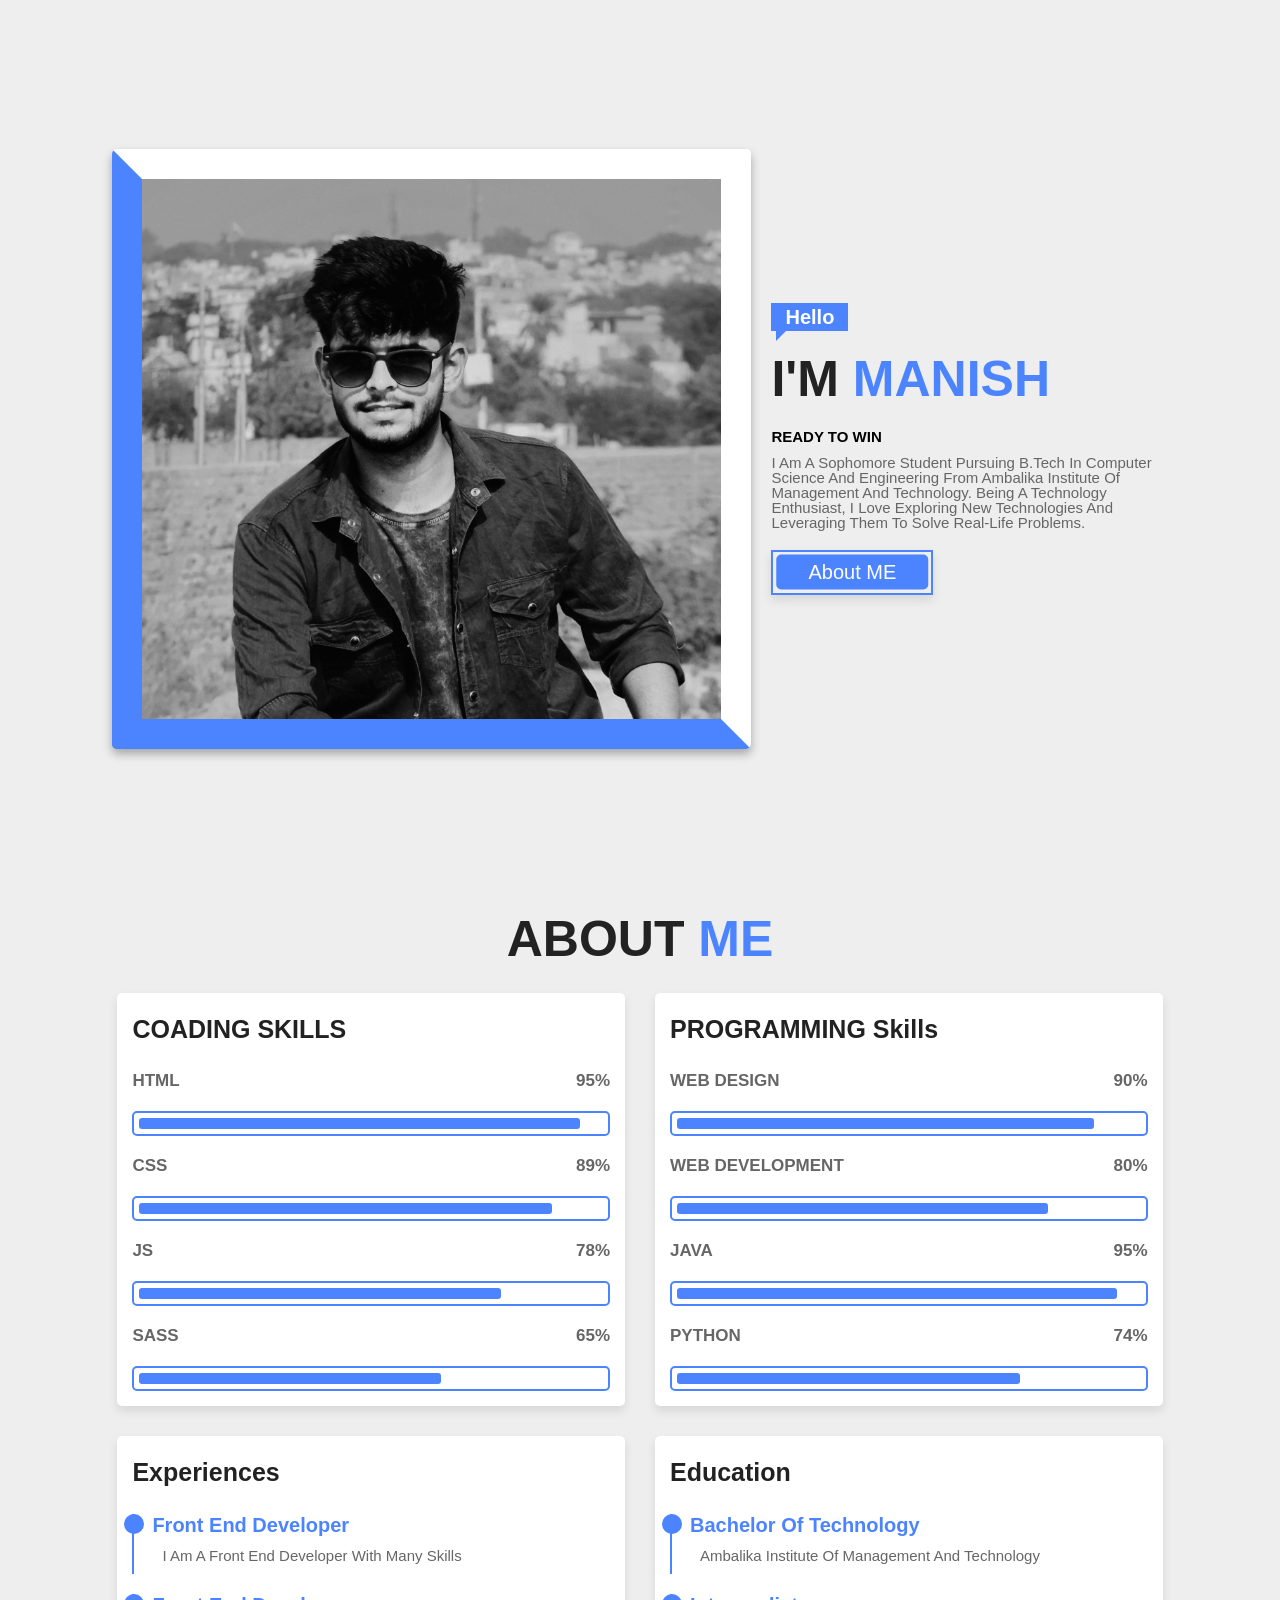
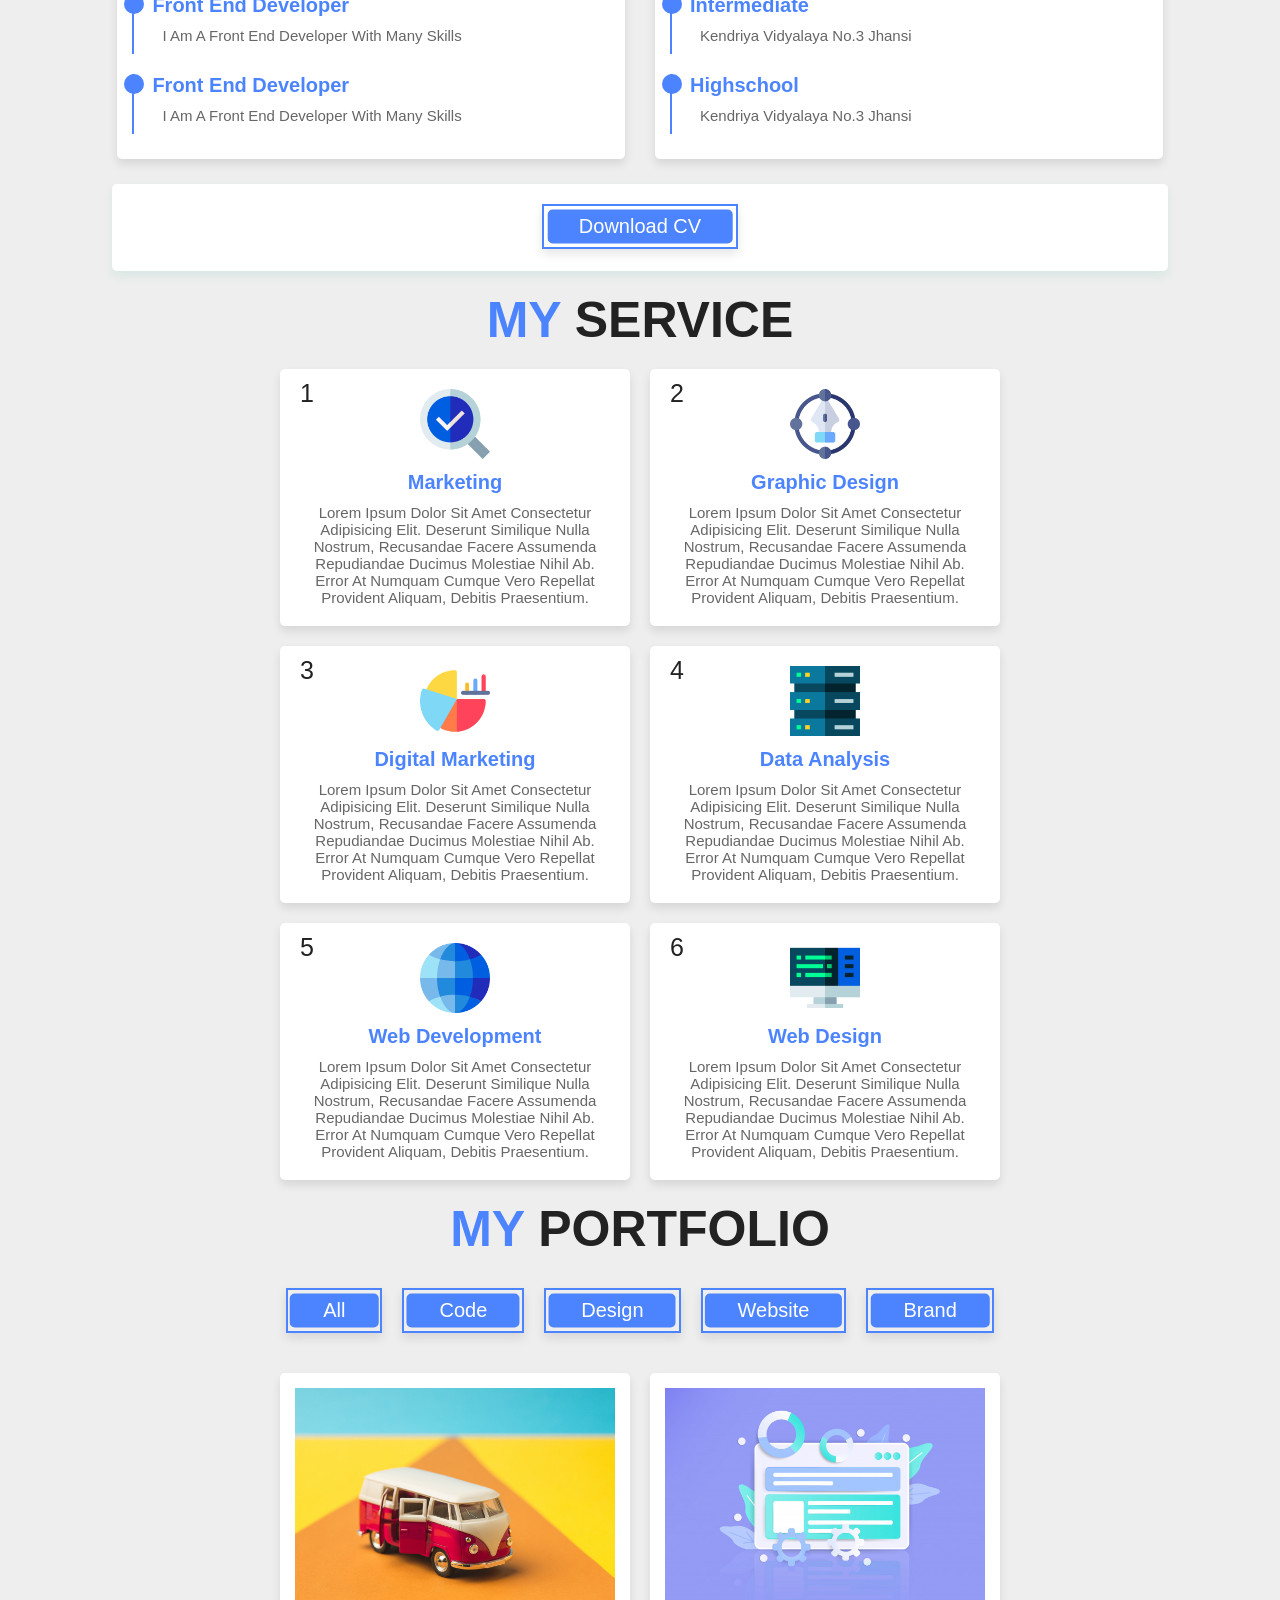
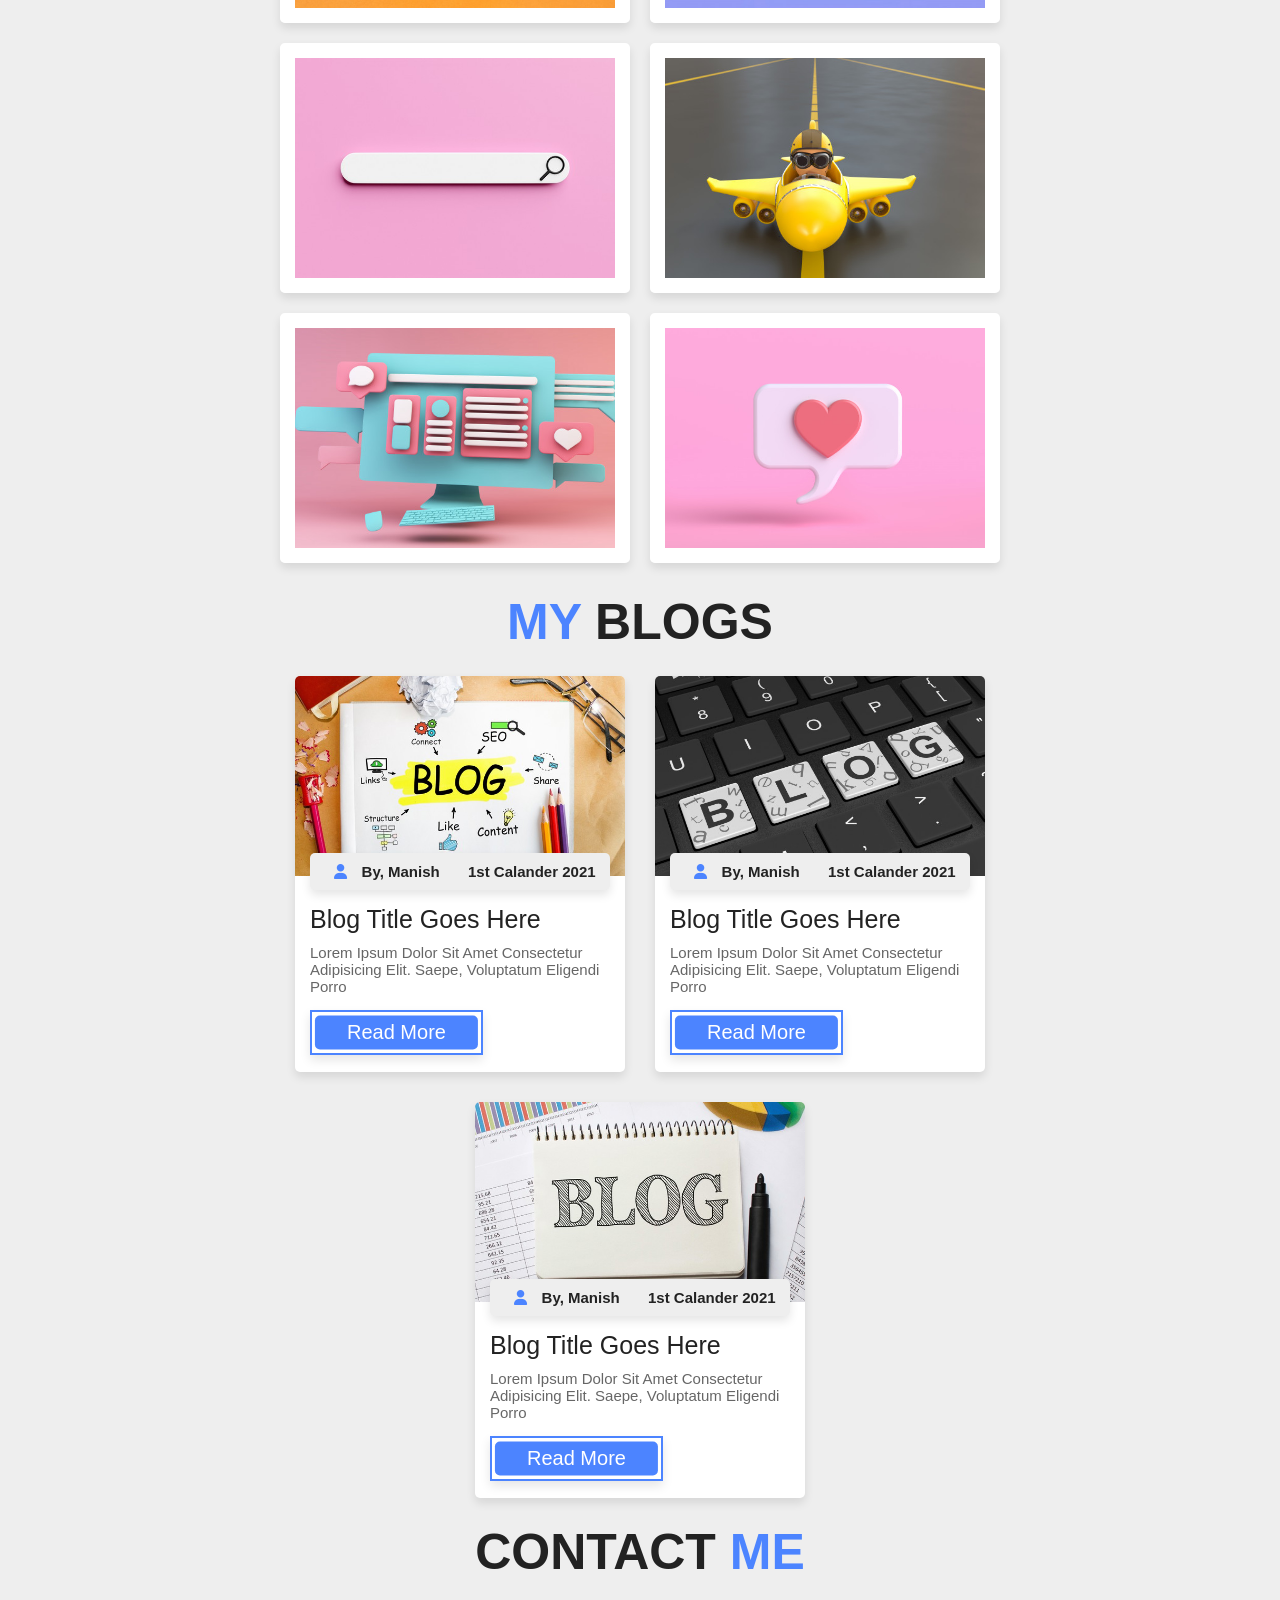
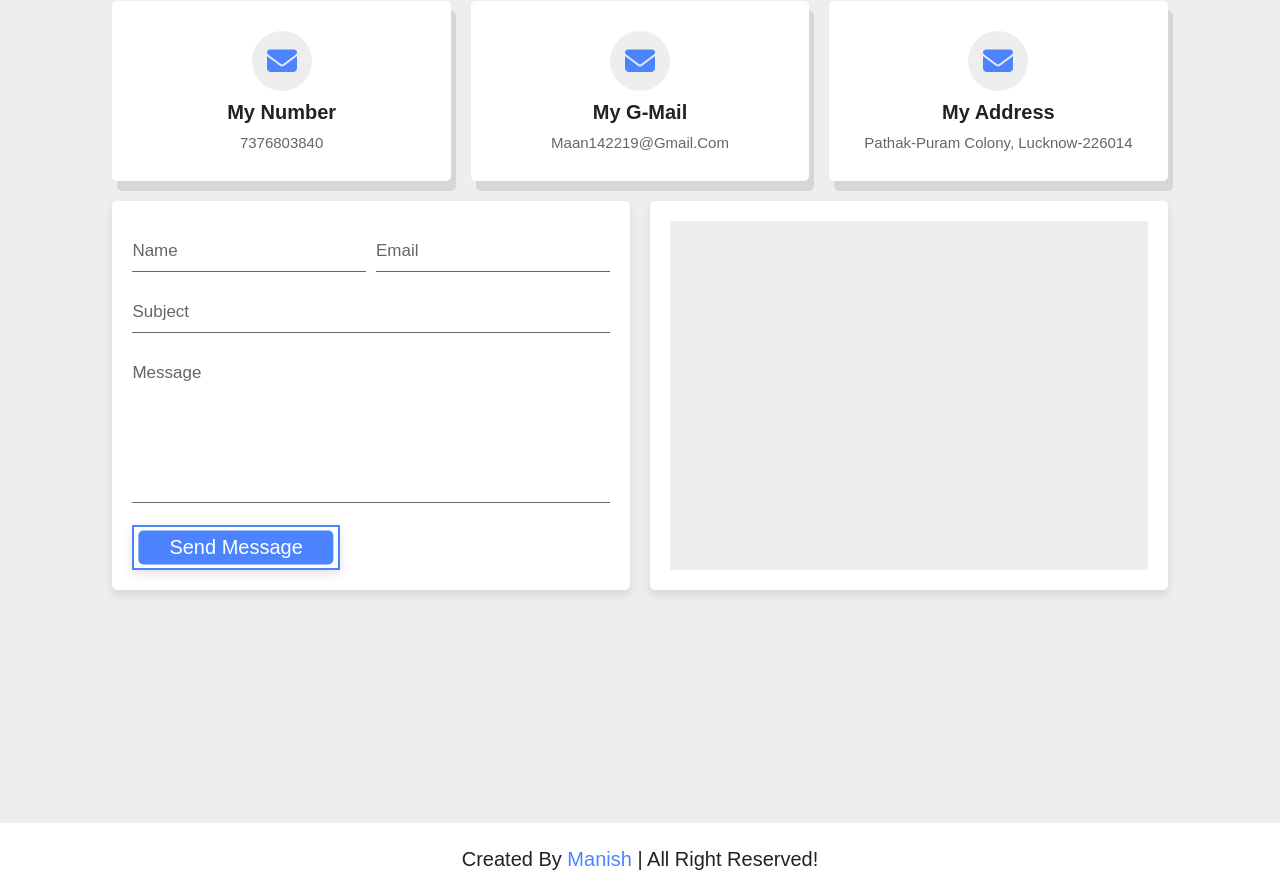
==== index.html @ 07219b79 "Update index.html" ====
<!DOCTYPE html>
<html lang="en">

<head>
    <meta charset="UTF-8">
    <meta http-equiv="X-UA-Compatible" content="IE=edge">
    <meta name="viewport" content="width=device-width, initial-scale=1.0">
    <title>our first website</title>
    <!--icon--->
    <link rel="stylesheet icon" href="dp.png" type="image/x-icon">
    <!----CSS FILE ---->
    <link rel="stylesheet" href="style.css">
    <!--icon style link-->
    <link rel="stylesheet" href="https://cdnjs.cloudflare.com/ajax/libs/font-awesome/6.2.0/css/all.min.css">
</head>

<body>

    <!----=============== HEADING SECTION ==============---->



    <!--================= HOME SECTION ==================-->
    <section class="home" id="home">
        <div class="image">
            <img src="1.jpeg" alt="">
        </div>
        <div class="content">
            <span class="hello">hello</span>
            <h3>I'M <span>MANISH </span></h3>
            <h2>READY TO WIN</h2>

            <p>I am a Sophomore Student Pursuing B.Tech in
Computer Science and Engineering from
Ambalika Institute Of Management And
Technology. Being a technology enthusiast, I
love exploring new technologies and
leveraging them to solve real-life problems.</p>
            <a href="" class="btn">About ME</a>

        </div>
    </section>

    <!--============= ABOUT SECTION =================-->

    <section class="about" id="about">

        <h1 class="heading">About <span>me</span></h1>

        <div class="row">

            <div class="box">
                <h3 class="title">COADING SKILLS</h3>
                <div class="progress">
                    <h3>HTML <span>95%</span></h3>
                    <div class="bar"><span></span></div>
                </div>

                <div class="progress">
                    <h3>CSS <span>89%</span></h3>
                    <div class="bar"><span></span></div>
                </div>

                <div class="progress">
                    <h3>JS <span>78%</span></h3>
                    <div class="bar"><span></span></div>
                </div>

                <div class="progress">
                    <h3>SASS <span>65%</span></h3>
                    <div class="bar"><span></span></div>
                </div>
            </div>

            <div class="box">
                <h3 class="title">PROGRAMMING Skills</h3>

                <div class="progress">
                    <h3>WEB DESIGN <span>90%</span></h3>
                    <div class="bar"><span></span></div>
                </div>

                <div class="progress">
                    <h3>WEB DEVELOPMENT<span>80%</span></h3>
                    <div class="bar"><span></span></div>
                </div>

                <div class="progress">
                    <h3>JAVA <span>95%</span></h3>
                    <div class="bar"><span></span></div>
                </div>

                <div class="progress">
                    <h3>PYTHON <span>74%</span></h3>
                    <div class="bar"><span></span></div>
                </div>

            </div>

            <!--============== About 2 =================-->

            <div class="box">
                <h3 class="title">Experiences</h3>
                <div class="exp-box">
                    <h3>Front end Developer</h3>
                    <p>I am a Front end developer with many skills</p>
                </div>
                <div class="exp-box">
                    <h3>Front end Developer</h3>
                    <p>I am a Front end developer with many skills</p>
                </div>
                <div class="exp-box">
                    <h3>Front end Developer</h3>
                    <p>I am a Front end developer with many skills</p>
                </div>
            </div>


            <div class="box">
                <h3 class="title">Education</h3>
                <div class="exp-box">
                    <h3>Bachelor Of Technology</h3>
                    <p>Ambalika Institute Of Management And Technology</p>
                </div>
                <div class="exp-box">
                    <h3>Intermediate</h3>
                    <p>Kendriya Vidyalaya No.3 Jhansi</p>
                </div>
                <div class="exp-box">
                    <h3>Highschool</h3>
                    <p>Kendriya Vidyalaya No.3 Jhansi</p>
                </div>
                
            </div>
        </div>
        <div class="download">
            <a href="./RESUME.pdf" class="btn">Download CV</a>
        </div>

    </section>

    <!-- ========= service section starts ========= -->

    <section class="services" id="services">

        <h1 class="heading"> <span>my</span> service </h1>

        <div class="box-container">

            <div class="box">
                <span class="number">1</span>
                <img src="./images/s1.png">
                <h3>marketing</h3>
                <p>Lorem ipsum dolor sit amet consectetur adipisicing elit. Deserunt similique nulla nostrum, recusandae
                    facere assumenda repudiandae ducimus molestiae nihil ab. Error at numquam cumque vero repellat
                    provident aliquam, debitis praesentium.
                </p>
            </div>
            <div class="box">
                <span class="number">2</span>
                <img src="./images/s2.png">
                <h3>graphic design</h3>
                <p>Lorem ipsum dolor sit amet consectetur adipisicing elit. Deserunt similique nulla nostrum, recusandae
                    facere assumenda repudiandae ducimus molestiae nihil ab. Error at numquam cumque vero repellat
                    provident aliquam, debitis praesentium.
                </p>
            </div>
            <div class="box">
                <span class="number">3</span>
                <img src="./images/s3.png">
                <h3>digital marketing</h3>
                <p>Lorem ipsum dolor sit amet consectetur adipisicing elit. Deserunt similique nulla nostrum, recusandae
                    facere assumenda repudiandae ducimus molestiae nihil ab. Error at numquam cumque vero repellat
                    provident aliquam, debitis praesentium.
                </p>
            </div>
            <div class="box">
                <span class="number">4</span>
                <img src="./images/s4.png">
                <h3>data analysis</h3>
                <p>Lorem ipsum dolor sit amet consectetur adipisicing elit. Deserunt similique nulla nostrum, recusandae
                    facere assumenda repudiandae ducimus molestiae nihil ab. Error at numquam cumque vero repellat
                    provident aliquam, debitis praesentium.
                </p>
            </div>
            <div class="box">
                <span class="number">5</span>
                <img src="./images/s5.png">
                <h3>web development</h3>
                <p>Lorem ipsum dolor sit amet consectetur adipisicing elit. Deserunt similique nulla nostrum, recusandae
                    facere assumenda repudiandae ducimus molestiae nihil ab. Error at numquam cumque vero repellat
                    provident aliquam, debitis praesentium.
                </p>
            </div>
            <div class="box">
                <span class="number">6</span>
                <img src="./images/s6.png">
                <h3>web design</h3>
                <p>Lorem ipsum dolor sit amet consectetur adipisicing elit. Deserunt similique nulla nostrum, recusandae
                    facere assumenda repudiandae ducimus molestiae nihil ab. Error at numquam cumque vero repellat
                    provident aliquam, debitis praesentium.
                </p>
            </div>


        </div>

    </section>

    <!---============ service section ends ==============--->

    <!-- =============== portfolio section starts ============ -->

    <section class="portfolio" id="portfolio">

        <h1 class="heading"><span>my</span> portfolio</h1>


        <div class="button-container">
            <div class="btn" data-filter="all">all</div>
            <div class="btn" data-filter="all">code</div>
            <div class="btn" data-filter="all">design</div>
            <div class="btn" data-filter="all">website</div>
            <div class="btn" data-filter="all">brand</div>
        </div>

        <div class="image-container">

            <div class="box design">
                <img src="./images/img1.jpg" alt="">
                <div class="info">
                    <h3>PROJECT <TITLE></TITLE>
                    </h3>
                </div>
            </div>
            <div class="box design">
                <img src="./images/img2.jpg" alt="">
                <div class="info">
                    <h3>PROJECT <TITLE></TITLE>
                    </h3>
                </div>
            </div>
            <div class="box design">
                <img src="./images/img3.jpg" alt="">
                <div class="info">
                    <h3>PROJECT <TITLE></TITLE>
                    </h3>
                </div>
            </div>
            <div class="box design">
                <img src="./images/img4.jpg" alt="">
                <div class="info">
                    <h3>PROJECT <TITLE></TITLE>
                    </h3>
                </div>
            </div>
            <div class="box design">
                <img src="./images/img5.jpg" alt="">
                <div class="info">
                    <h3>PROJECT <TITLE></TITLE>
                    </h3>
                </div>
            </div>
            <div class="box design">
                <img src="./images/img6.jpg" alt="">
                <div class="info">
                    <h3>PROJECT <TITLE></TITLE>
                    </h3>
                </div>
            </div>



        </div>

    </section>

    <!-- =========== portfolio section ends ========== -->

    <!--======== blog section start ============-->

    <section class="blog" id="blog">

        <h1 class="heading"> <span>my</span> blogs</h1>

        <div class="box-container">

            <div class="box">
                <img src="./images/blog1.jpg" alt="">
                <div class="content">
                    <h3 class="info">
                        <i class="fas fa-user"></i> by, Manish <i class="fas fa-calander"></i> 1st Calander 2021 
                        </h3>

                    <a href="#" class="title"> blog title goes here</a>
                    <p>Lorem ipsum dolor sit amet consectetur adipisicing elit. Saepe, voluptatum eligendi porro</p>
                    <a href="#" class="btn">read more</a>                </div>
            </div>
            <div class="box">
                <img src="./images/blog2.jpg" alt="">
                <div class="content">
                    <h3 class="info">
                        <i class="fas fa-user"></i> by, Manish <i class="fas fa-calander"></i> 1st Calander 2021 
                        </h3>

                    <a href="#" class="title"> blog title goes here</a>
                    <p>Lorem ipsum dolor sit amet consectetur adipisicing elit. Saepe, voluptatum eligendi porro</p>
                    <a href="#" class="btn">read more</a>                </div>
            </div>
            <div class="box">
                <img src="./images/blog3.jpg" alt="">
                <div class="content">
                    <h3 class="info">
                        <i class="fas fa-user"></i> by, Manish <i class="fas fa-calander"></i> 1st Calander 2021 
                        </h3>

                    <a href="#" class="title"> blog title goes here</a>
                    <p>Lorem ipsum dolor sit amet consectetur adipisicing elit. Saepe, voluptatum eligendi porro</p>
                    <a href="#" class="btn">read more</a>                </div>
            </div>

        </div>


    </section>


    <!--========== blog section ends ================-->


    <!--======== contact section starts ==============-->

    <section class="contact" id="contact">


        <h1 class="heading">contact <span>me</span></h1>

        <div class="box-container">

            <div class="box">
                <i class="fas fa-envelope"></i>
                <h3>my number</h3>
                <p>7376803840</p>
            </div>

            <div class="box">
                <i class="fas fa-envelope"></i>
                <h3>my g-mail</h3>
                <p>maan142219@gmail.com</p>
            </div>

            <div class="box">
                <i class="fas fa-envelope"></i>
                <h3>my address</h3>
                <p>Pathak-puram colony, Lucknow-226014</p>
            </div>

        </div>


        <div class="row">

            <form action="mailto:maan142219@gmail.com">
                <div class="inputBox">
                    <input type="text" placeholder="name">
                    <input type="email" placeholder="email">                   
                </div>
                <input type="text" placeholder="subject">
                <textarea name="" id="" cols="30" rows="10" placeholder="message"></textarea>
                <button class="btn"> send message </button>

            </form>

            <iframe class="map"
            src="https://www.google.com/maps/embed?pb=!1m18!1m12!1m3!1d9048.293714490426!2d80.94210698350817!3d26.775510065122564!2m3!1f0!2f0!3f0!3m2!1i1024!2i768!4f13.1!3m3!1m2!1s0x399bfb787dfbbd53%3A0x93e8f520720a89e7!2sTelibagh%2C%20Lucknow%2C%20Uttar%20Pradesh!5e0!3m2!1sen!2sin!4v1669107426134!5m2!1sen!2sin"
            allowfullscreen="" loading="lazy"></iframe>



        </div>

    </section>

    <!--======= contact section ends ===========-->

    <!--============   footer   section   ==========-->

    <div class="footer">Created by <span> Manish </span> | all right reserved!</div>







    <!-- jquery cdn link  -->
    <script src="https://cdnjs.cloudflare.com/ajax/libs/jquery/3.6.0/jquery.min.js"></script>

    <!-- custom js file link  -->
    <script src="script.js"></script>
</body>

</html>
---- style.css ----
:root {
    --main-color: #4C84FF;
    --primary-bg-color: #fff;
    --secondary-bg-color: #eee;
    --primary-text-color: #222;
    --secondary-text-color: #666;
    --third-text-color: rgb(117, 117, 96);
}

@import url('https://fonts.googleapis.com/css2?family=Roboto:wght@100;300;400&display=swap');


* {
    font-family: 'Roboto', sans-serif;
    margin: 0;
    padding: 0;
    box-sizing: border-box;
    text-transform: capitalize;
    outline: none;
    border: none;
    text-decoration: none;
    transition: all .3s cubic-bezier(.38, 1.15, .7, 1.12);

}

*::selection {
    background-color: var(--main-color);
    color: #fff;
}

html {
    font-size: 62.5%;
    overflow-x: hidden;
}

body {
    background: var(--secondary-bg-color);
}

section {
    min-height: 100vh;
    padding: 1rem;
    padding: 0 8%;

}


.heading {
    font-size: 5rem;
    color: var(--primary-text-color);
    text-align: center;
    padding: 1rem;
    text-transform: uppercase;
}

.heading span {
    color: var(--main-color);
    text-transform: uppercase;
}

/*--================= HOME SECTION ==================--*/
.home {
    display: flex;
    align-items: center;
    justify-content: center;
    flex-wrap: wrap;

}

.home .image {
    flex: 1 1 40rem;
    padding: 1rem;
    text-align: center;

}

.home .image img {
    height: 60rem;
    box-shadow: 0 .5rem 1rem rgba(0, 0, 0, .3);
    border-top: 3rem solid var(--primary-bg-color);
    border-right: 3rem solid var(--primary-bg-color);
    border-bottom: 3rem solid var(--main-color);
    border-left: 3rem solid var(--main-color);
    border-radius: .5rem;

}

.home .content {
    flex: 1 1 40rem;
    padding: 1rem;
}

.home .content .hello {
    background: #4C84FF;
    color: #fff;
    font-size: 20px;
    font-weight: 600;
    padding: 3px 14px;
    position: relative;
    /*saying symbol*/
    line-height: 26px;
}

.home .content .hello::after {
    position: absolute;
    content: '';
    bottom: -10px;
    left: 5px;
    width: 0;
    height: 0;
    border-top: 0px solid transparent;
    border-left: 10px solid #4c84ff;
    border-bottom: 10px solid transparent;
}



.home .content h3 {
    color: var(--primary-text-color);
    font-size: 5rem;
    margin: 20px 0;

}

.home .content h3 span {
    color: var(--main-color);
}

.home .content p {
    padding: 1rem 0;
    color: var(--secondary-text-color);
    font-size: 1.5rem;
    line-height: 1.5rem;
    font-family: sans-serif;

}

.btn::before {
    content: '';
    position: absolute;
    top: 50%;
    left: 50%;
    transform: translate(-50%, -50%);
    border-radius: 0.5rem;
    background: var(--main-color);
    height: 85%;
    width: 96%;
    z-index: -1;
    transition: .2s linear;
}

.btn {
    display: inline-block;
    padding: .9rem 3.5rem;
    font-size: 2rem;
    background: none;
    color: #fff;
    background-origin: .5rem;
    box-shadow: 0 .5rem 1rem rgba(0, 0, 0, .1);
    margin-top: 1rem;
    z-index: 0;
    position: relative;
    overflow: hidden;
    border: .2rem solid var(--main-color);
}

/* ==================== About section ================ */
.about .row {
    display: flex;
    align-items: center;
    justify-content: center;
    flex-wrap: wrap;
}

.about .row .box {
    flex: 1 1 40rem;
    background-color: var(--primary-bg-color);
    border-radius: .5rem;
    box-shadow: 0 .5rem 1rem rgba(0, 0, 0, .1);
    padding: .5rem 1.5rem;
    margin: 1.5rem;

}

.about .row .box .title {
    color: var(--primary-text-color);
    font-size: 2.5rem;
    padding: 1.7rem 0;
}

.about .box .progress h3 {
    padding: 1rem 0;
}

.about .box .progress h3 {
    font-size: 1.7rem;
    color: var(--secondary-text-color);
    display: flex;
    justify-content: space-between;
}

.about .row .box .progress .bar {
    height: 2.5rem;
    border-radius: .5rem;
    border: .2rem solid var(--main-color);
    padding: .5rem;
    margin: 1rem 0;
}



.about .row .box .progress .bar span {
    height: 100%;
    border-radius: 0.3rem;
    background-color: var(--main-color);
    display: block;
}

.about .row .box:nth-child(1) .progress:nth-child(2) .bar span {
    width: 95%;
}

.about .row .box:nth-child(1) .progress:nth-child(3) .bar span {
    width: 89%;
}

.about .row .box:nth-child(1) .progress:nth-child(4) .bar span {
    width: 78%;
}

.about .row .box:nth-child(1) .progress:nth-child(5) .bar span {
    width: 65%;
}


.about .row .box:nth-child(2) .progress:nth-child(2) .bar span {
    width: 90%;
}

.about .row .box:nth-child(2) .progress:nth-child(3) .bar span {
    width: 80%;
}

.about .row .box:nth-child(2) .progress:nth-child(4) .bar span {
    width: 95%;
}

.about .row .box:nth-child(2) .progress:nth-child(5) .bar span {
    width: 74%;
}

.about .row .box .exp-box {
    padding: 0 1.8rem;
    margin-top: 1rem;
    margin-bottom: 2rem;
    border-left: .2rem solid var(--main-color);
    position: relative;

}

.about .row .box .exp-box h3 {
    color: var(--main-color);
    font-size: 2rem;
}

.about .row .box .exp-box p {
    color: var(--secondary-text-color);
    font-size: 1.5rem;
    padding: 1rem;
}

.about .row .box .exp-box::before {
    content: '';
    position: absolute;
    top: 0;
    left: -1rem;
    border-radius: 50%;
    height: 2rem;
    width: 2rem;
    background: var(--main-color);
}

.about .download {
    background: var(--primary-bg-color);
    border-radius: .5rem;
    text-align: center;
    box-shadow: 0 .5rem 1rem rgba(30, 180, 145, 0.1);
    padding: 1rem;
    padding-bottom: 2rem;
    margin: 1rem;
}

.services .box-container {
    display: flex;
    align-items: center;
    justify-content: center;
    flex-wrap: wrap;
}

.services .box-container .box{
    background:var(--primary-bg-color);
    border-radius: .5rem;
    box-shadow: 0 .5rem 1rem rgba(0,0,0,.1);
    margin:1rem;
    padding:1rem;
    width:35rem;
    text-align: center;
    position: relative;
    z-index: 0;
}

.services .box-container .box .number {
    position: absolute;
    top: 1rem;
    left: 2rem;
    font-size: 2.5rem;
    color: var(--primary-text-color);
}

.services .box-container .box img {
    height: 7rem;
    width: 7rem;
    margin: 1rem;
}

.services .box-container .box h3 {
    font-size: 2rem;
    color: var(--main-color);
}

.services .box-container .box p {
    font-size: 2rem;
    color: var(--secondary-text-color);
    padding: 1rem;
    font-size: 1.5rem;
}

.services .box-container .box:hover::before {
    clip-path: circle(100%);
}


/* ====================== portfolio section starts ============ */


.portfolio .button-container {
    display: flex;
    align-items: center;
    justify-content: center;
    flex-wrap: wrap;
    padding: 1rem 0;
    
}
.portfolio .button-container .btn {
    margin: 1rem;
    cursor: pointer;
}
.portfolio .image-container {
    display: flex;
    align-items: center;
    justify-content: center;
    flex-wrap: wrap;
    padding: 1rem 0;
} 
.portfolio .image-container .box{
    width: 35rem;
    margin: 1rem;
    border-radius: .5rem;
    box-shadow: 0 .5rem 1rem rgba(0, 0, 0, .1);
    overflow: hidden;
    height: 25rem;
    position: relative;
    border: 1.5rem solid var(--primary-bg-color);
    cursor: pointer;
}
.portfolio .image-container .box img{
    height: 100%;
    width: 100%;
    object-fit: cover;
}
.portfolio .image-container .box .info{
    position: absolute;
    top: 0;
    left: 0;
    height: 100%;
    width: 100%;
    background: var(--primary-bg-color);
    display: flex;
    align-items: center;
    justify-content: center;
    flex-wrap: wrap;
    opacity: .9;
    transform: scale(0);
}
.portfolio .image-container .box:hover .info{
    transform: scale(1);
}
.portfolio .image-container .box .info h3{
    font-size: 1.5rem;
    color: var(--primary-text-color);
}
.blog .box-container {
    display: flex;
    align-items: center;
    justify-content: center;
    flex-wrap: wrap;
}
.blog .box-container .box{
    width: 33rem;
    border-radius: .5rem;
    box-shadow: 0 .5rem 1rem rgba(0, 0, 0, .1);
    margin: 1.5rem;
    background: var(--primary-bg-color);
    overflow: hidden;
}
.blog .box-container .box img {
    width: 100%;
    height: 20rem;
    object-fit: cover;
}
.blog .box-container .box .content{
    padding: 1.5rem;
}
.blog .box-container .box .content .info{
    border-radius: .5rem;
    box-shadow: 0 .5rem 1rem rgba(0, 0, 0, .1);
    text-align: center;
    position: relative;
    font-size: 1.5rem;
    color: var(--primary-text-color);
    background: var(--secondary-bg-color);
    padding: 1rem;
    margin-top: -4rem;
    margin-bottom: 1rem;
}
.blog .box-container .box .content .info i {
    color: var(--main-color);
    padding: 0 1rem;
}
.blog .box-container .box .content .title{
    color: var(--primary-text-color);
    display: block;
    font-size: 2.5rem;
    padding: .5rem 0;
}
.blog .box-container .box .content .title:hover{
    text-decoration: underline;
    color: var(--main-color)
}
.blog .box-container .box .content p{
    color: var(--secondary-text-color);
    padding: .5rem 0;
    font-size: 1.5rem;
}

.contact .row{
    display: flex;
    justify-content: center;
    flex-wrap: wrap;
}
.contact .row form{
    flex: 1 1 40rem;
    background: var(--primary-bg-color);
    padding: 2rem;
    margin: 1rem;
    box-shadow: 0 .5rem 1rem rgba(0, 0, 0, .1);
    border-radius: .5rem;
}
.contact .row .map{
    flex: 1 1 40rem;
    margin: 1rem;
    box-shadow:  0 .5rem 1rem rgba(0, 0, 0, .1);
    border-radius: .5rem;
    border: 2rem solid var(--primary-bg-color);
    width: 100%;
}
.contact .row form .inputBox {
    display: flex;
    justify-content: space-between;
    flex-wrap: wrap;
}

.contact .row form input,
.contact .row form textarea {
    padding: 1rem 0;
    margin: 1rem 0;
    font-size: 1.7rem;
    border-bottom: .1rem solid var(--secondary-text-color);
    text-transform: none;
    background: none;
    color: var(--main-color);
    width: 100%;
}

.contact .row form input::placeholder,
.contact .row form textarea::placeholder {
    text-transform: capitalize;
    color: var(--secondary-text-color);
}

.contact .row form input:focus,
.contact .row form textarea:focus {
    border-color: var(--main-color);
}

.contact .row form .inputBox input {
    width: 49%;
}

.contact .row form textarea {
    height: 15rem;
    resize: none;
}

.contact .row form .btn {
    cursor: pointer;
}

.contact .box-container{
    display: flex;
    justify-content: space-between;
    flex-wrap: wrap;
    align-items: center;
}
.contact .box-container .box{
    flex: 1 1 30rem;
    margin: 1rem;
    padding: 3rem 1rem;
    background: var(--primary-bg-color);
    box-shadow: 0.5rem 1rem rgba(0, 0, 0, .1);
    border-radius: .5rem;
    text-align: center;
}
.contact .box-container .box i{
    height: 6rem;
    width: 6rem;
    line-height: 6rem;
    border-radius: 50%;
    font-size: 3rem;
    background: var(--secondary-bg-color);
    color: var(--main-color);
}
.contact .box-container .box h3{
    color: var(--primary-text-color);
    padding: 1rem 0;
    font-size: 2rem;
}
.contact .box-container .box p{
    font-size: 1.5rem;
    color: var(--secondary-text-color);
}


.footer {
    padding: 2.5rem 1rem;
    text-align: center;
    font-size: 2rem;
    color: var(--primary-text-color);
    background: var(--primary-bg-color);
    margin-top: 1rem;
}

.footer span {
    color: var(--main-color);
}

#theme-toggler {
    position: fixed;
    top: 8.5rem;
    right: 2rem;
    z-index: 998;
    height: 5rem;
    width: 5rem;
    line-height: 5rem;
    text-align: center;
    font-size: 2rem;
    background: var(--main-color);
    color: #fff;
    cursor: pointer;
    border-radius: 5rem;
}

#theme-toggler.fa-sun {
    transform: rotate(-180deg);
}
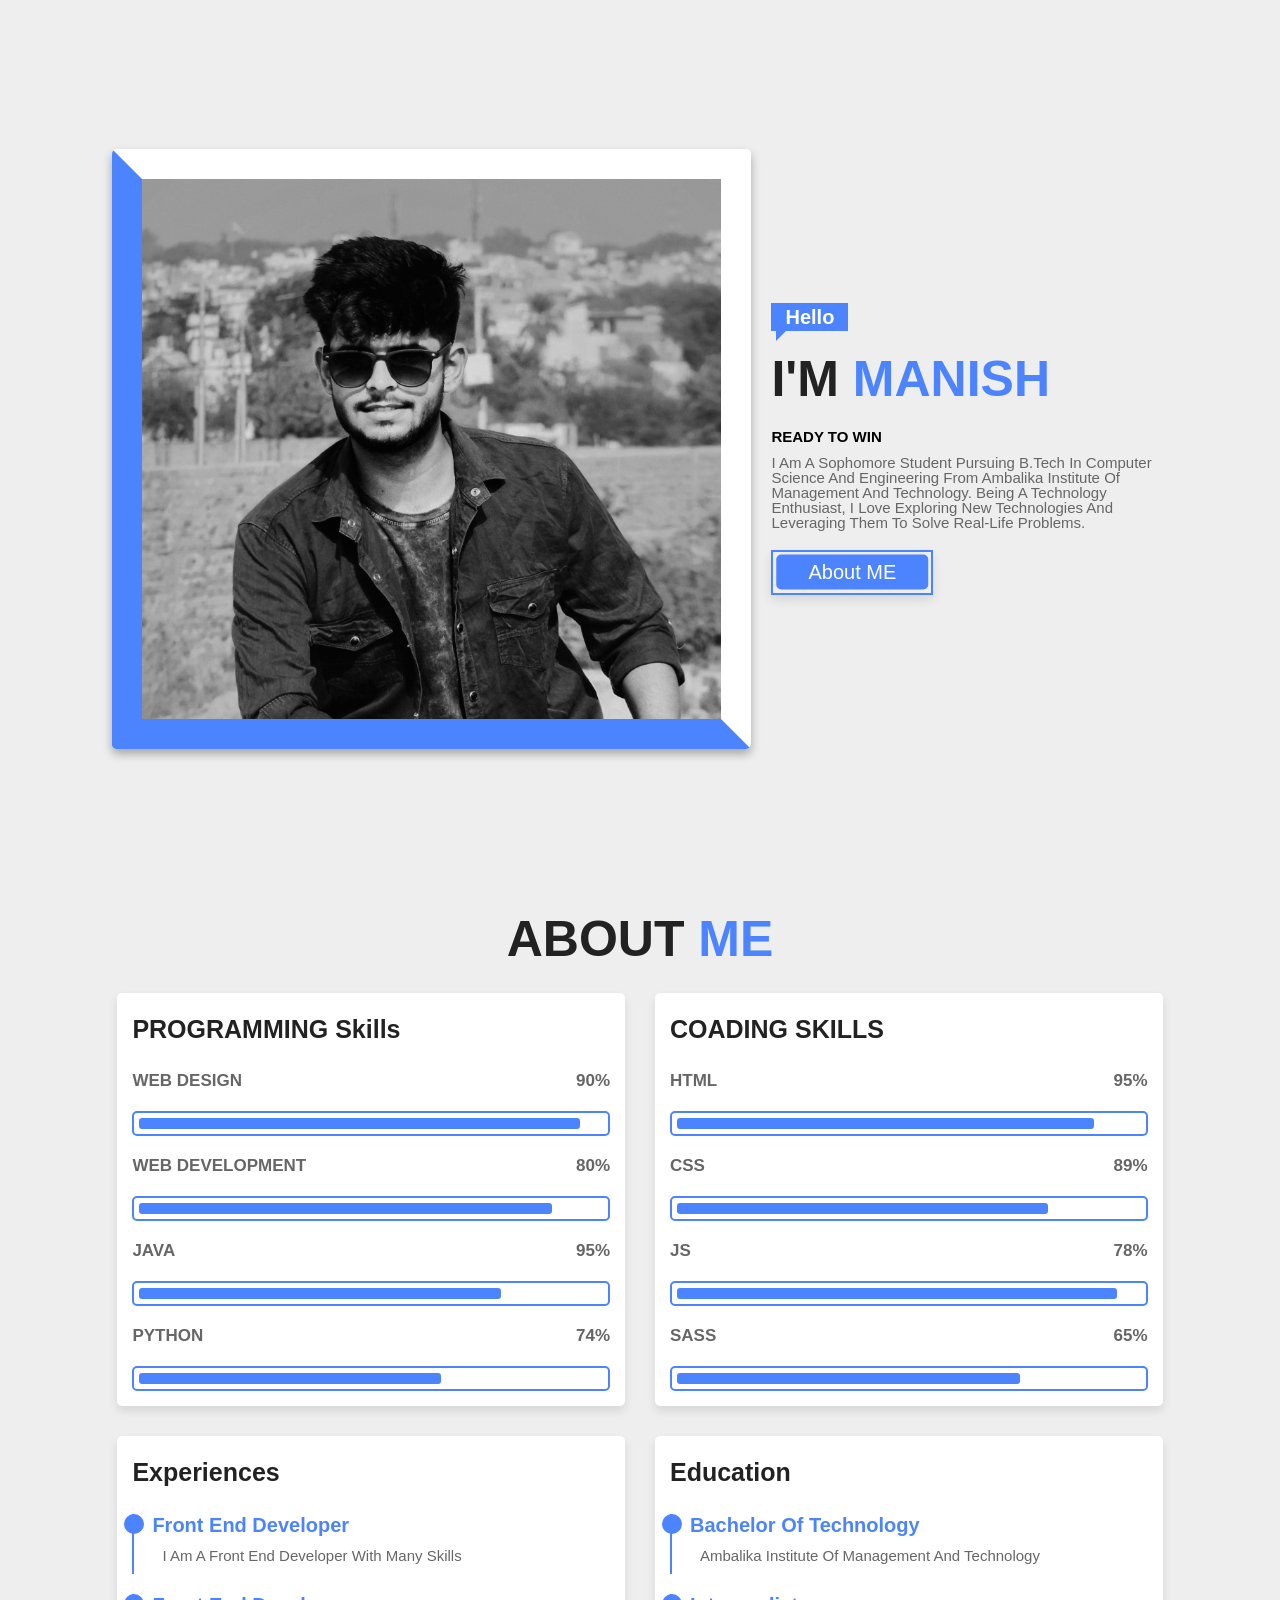
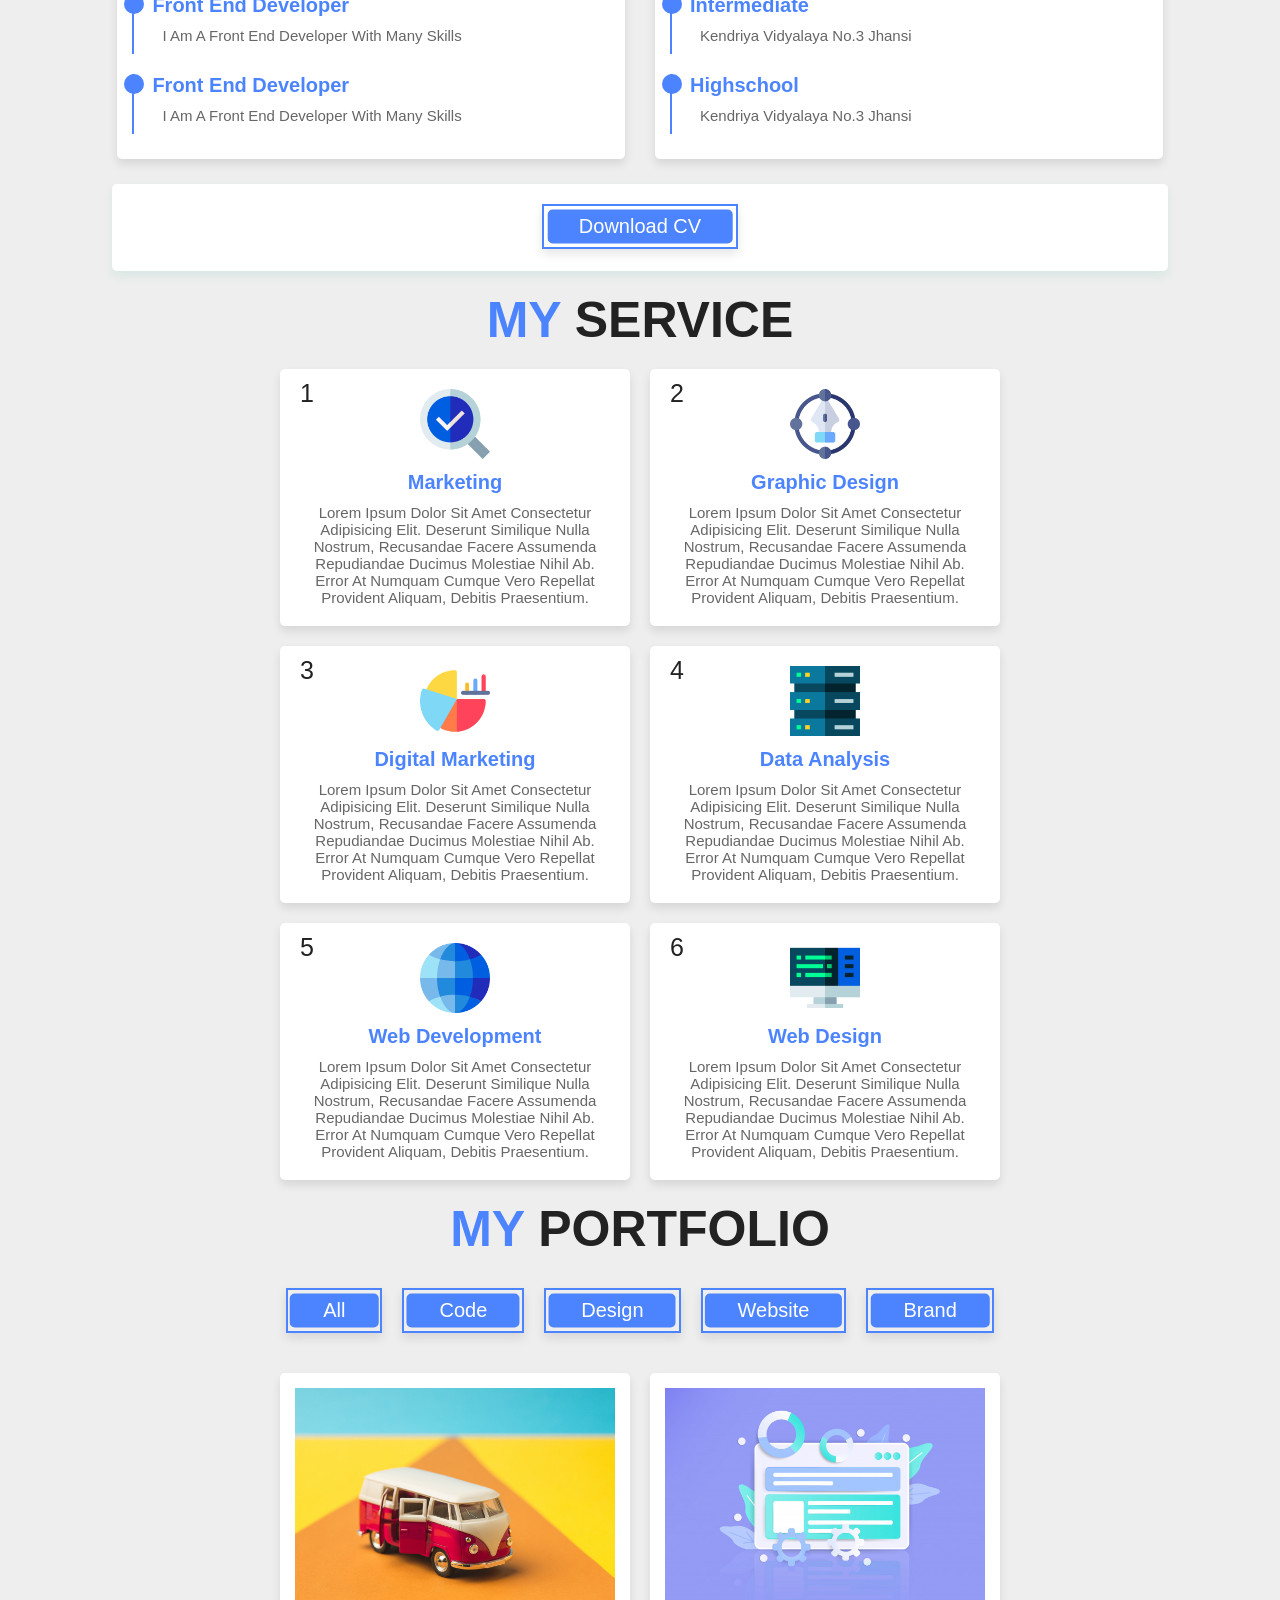
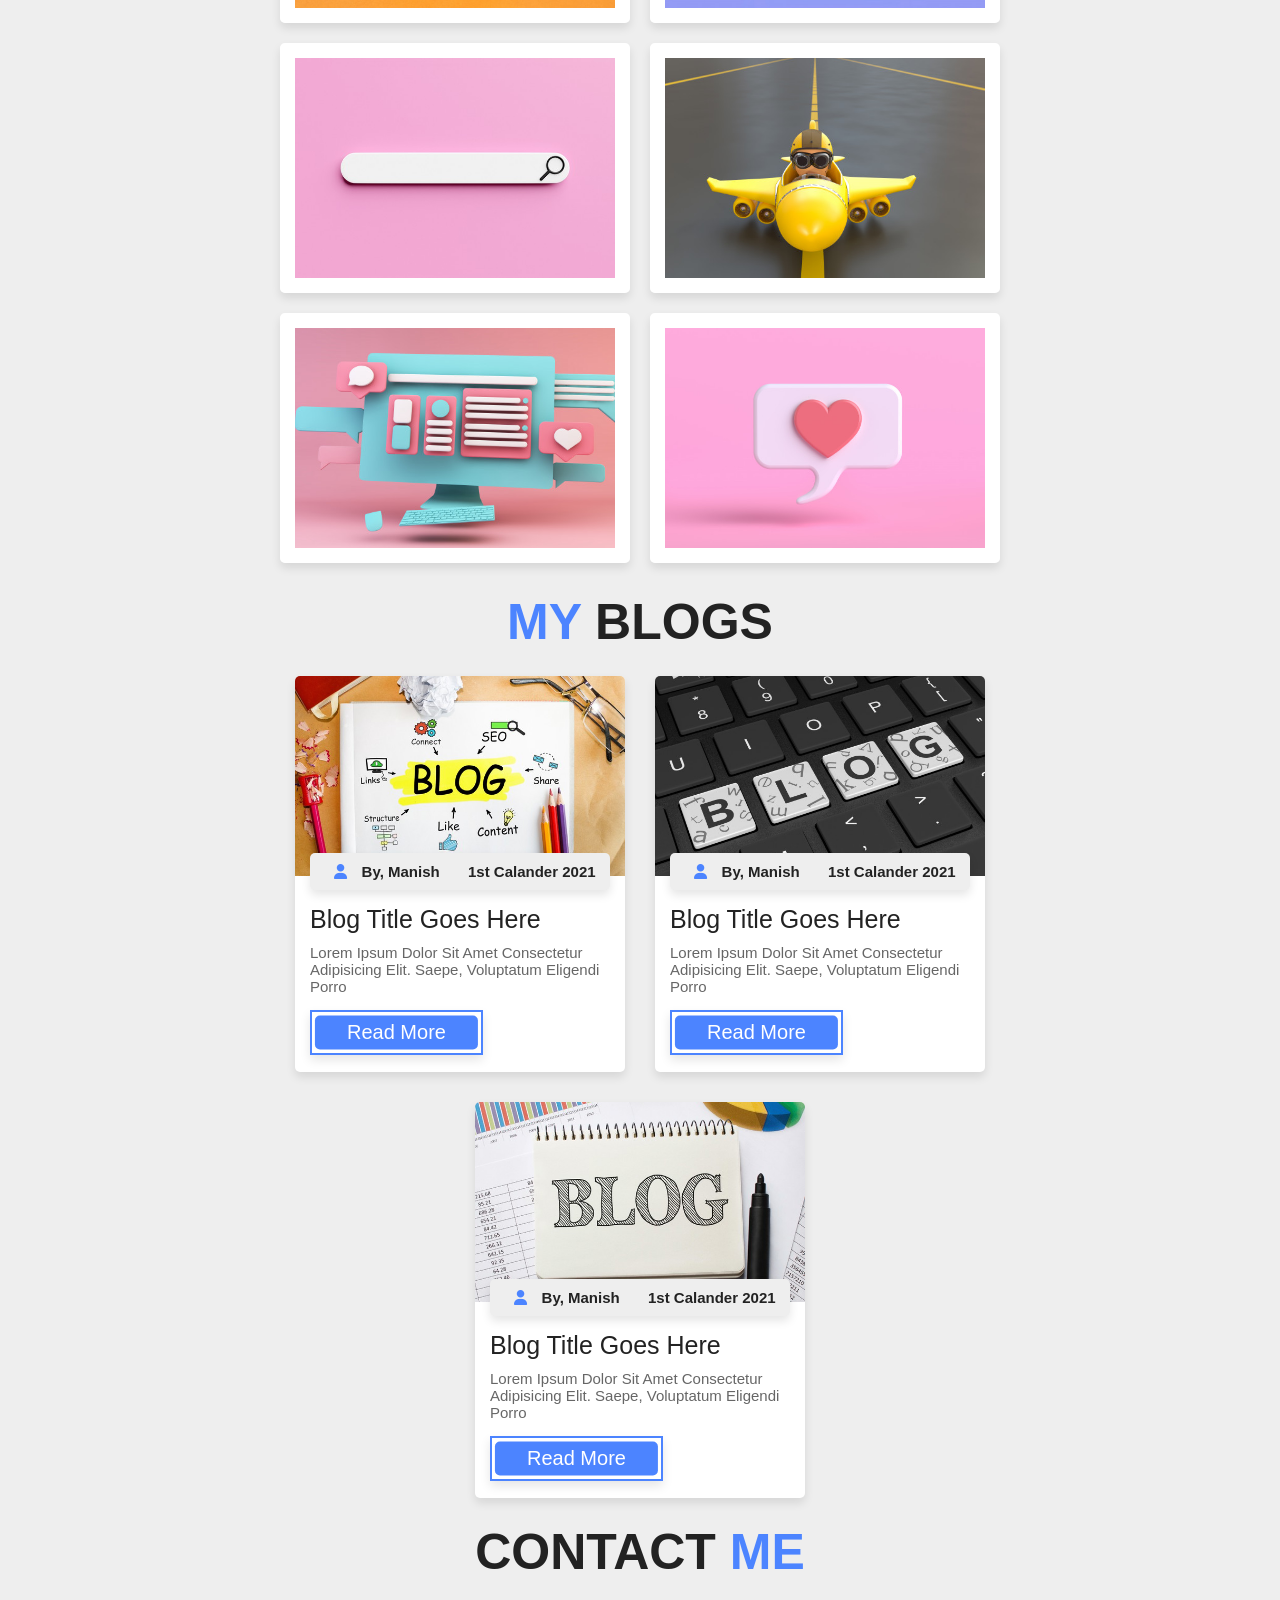
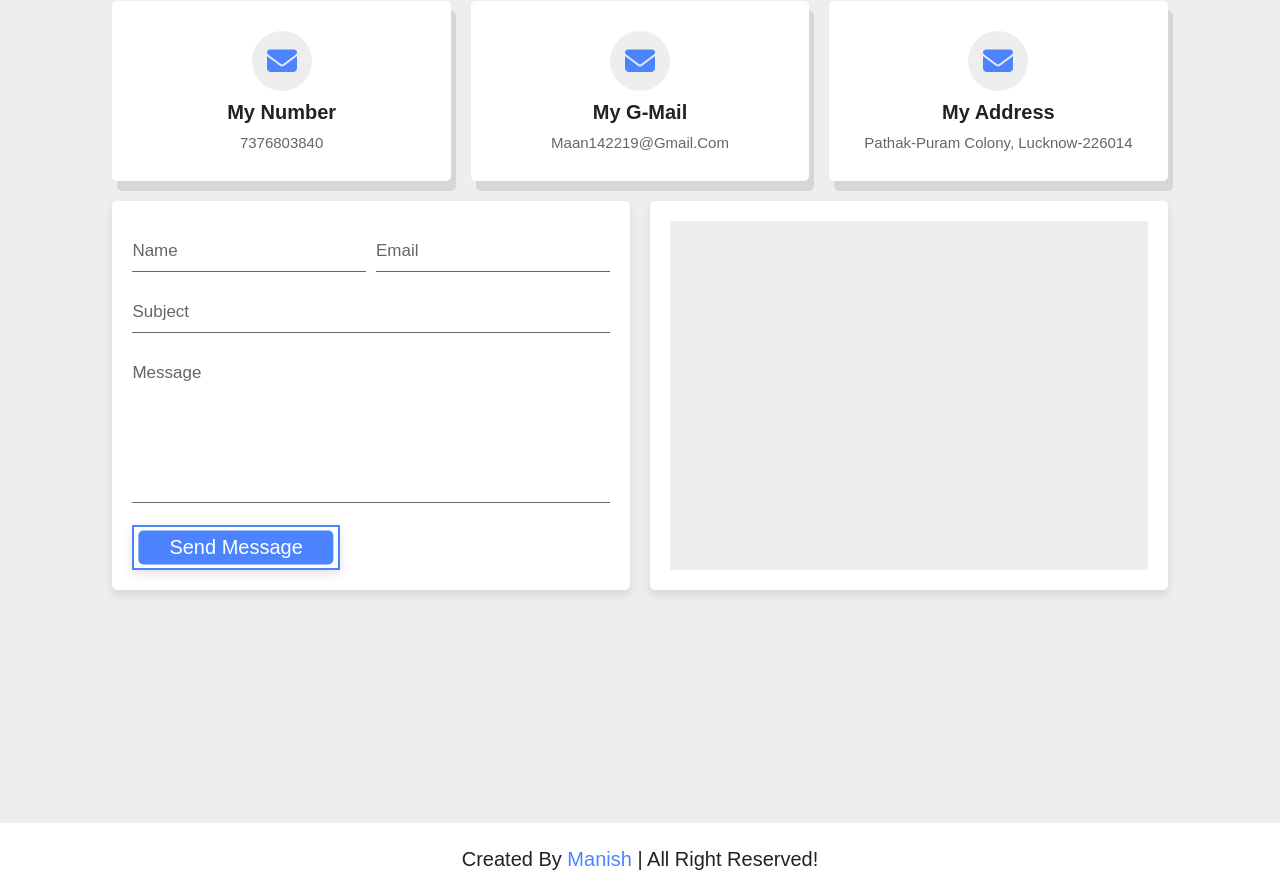
==== commit 9cf0c28f: "Update index.html" ====
--- a/index.html
+++ b/index.html
@@ -49,6 +49,33 @@
 
         <div class="row">
 
+            
+
+            <div class="box">
+                <h3 class="title">PROGRAMMING Skills</h3>
+
+                <div class="progress">
+                    <h3>WEB DESIGN <span>90%</span></h3>
+                    <div class="bar"><span></span></div>
+                </div>
+
+                <div class="progress">
+                    <h3>WEB DEVELOPMENT<span>80%</span></h3>
+                    <div class="bar"><span></span></div>
+                </div>
+
+                <div class="progress">
+                    <h3>JAVA <span>95%</span></h3>
+                    <div class="bar"><span></span></div>
+                </div>
+
+                <div class="progress">
+                    <h3>PYTHON <span>74%</span></h3>
+                    <div class="bar"><span></span></div>
+                </div>
+
+            </div>
+
             <div class="box">
                 <h3 class="title">COADING SKILLS</h3>
                 <div class="progress">
@@ -70,31 +97,6 @@
                     <h3>SASS <span>65%</span></h3>
                     <div class="bar"><span></span></div>
                 </div>
-            </div>
-
-            <div class="box">
-                <h3 class="title">PROGRAMMING Skills</h3>
-
-                <div class="progress">
-                    <h3>WEB DESIGN <span>90%</span></h3>
-                    <div class="bar"><span></span></div>
-                </div>
-
-                <div class="progress">
-                    <h3>WEB DEVELOPMENT<span>80%</span></h3>
-                    <div class="bar"><span></span></div>
-                </div>
-
-                <div class="progress">
-                    <h3>JAVA <span>95%</span></h3>
-                    <div class="bar"><span></span></div>
-                </div>
-
-                <div class="progress">
-                    <h3>PYTHON <span>74%</span></h3>
-                    <div class="bar"><span></span></div>
-                </div>
-
             </div>
 
             <!--============== About 2 =================-->
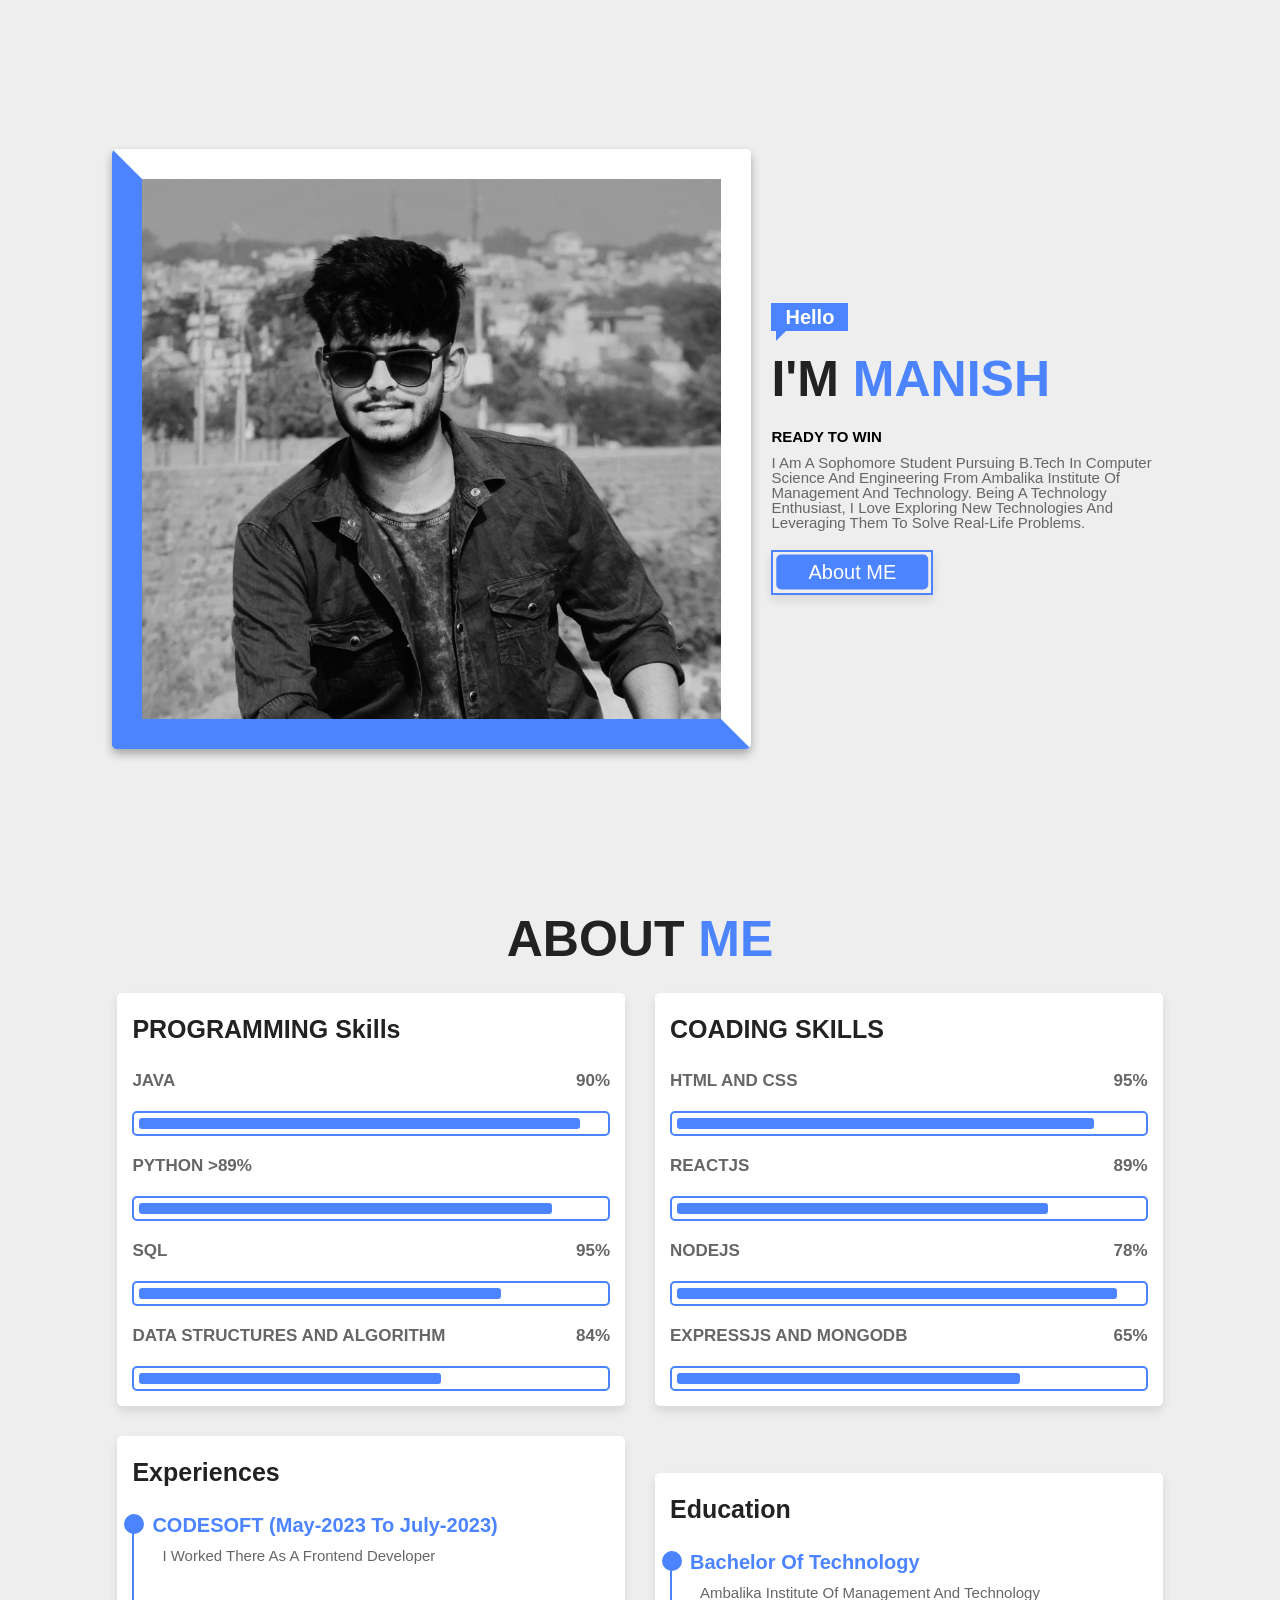
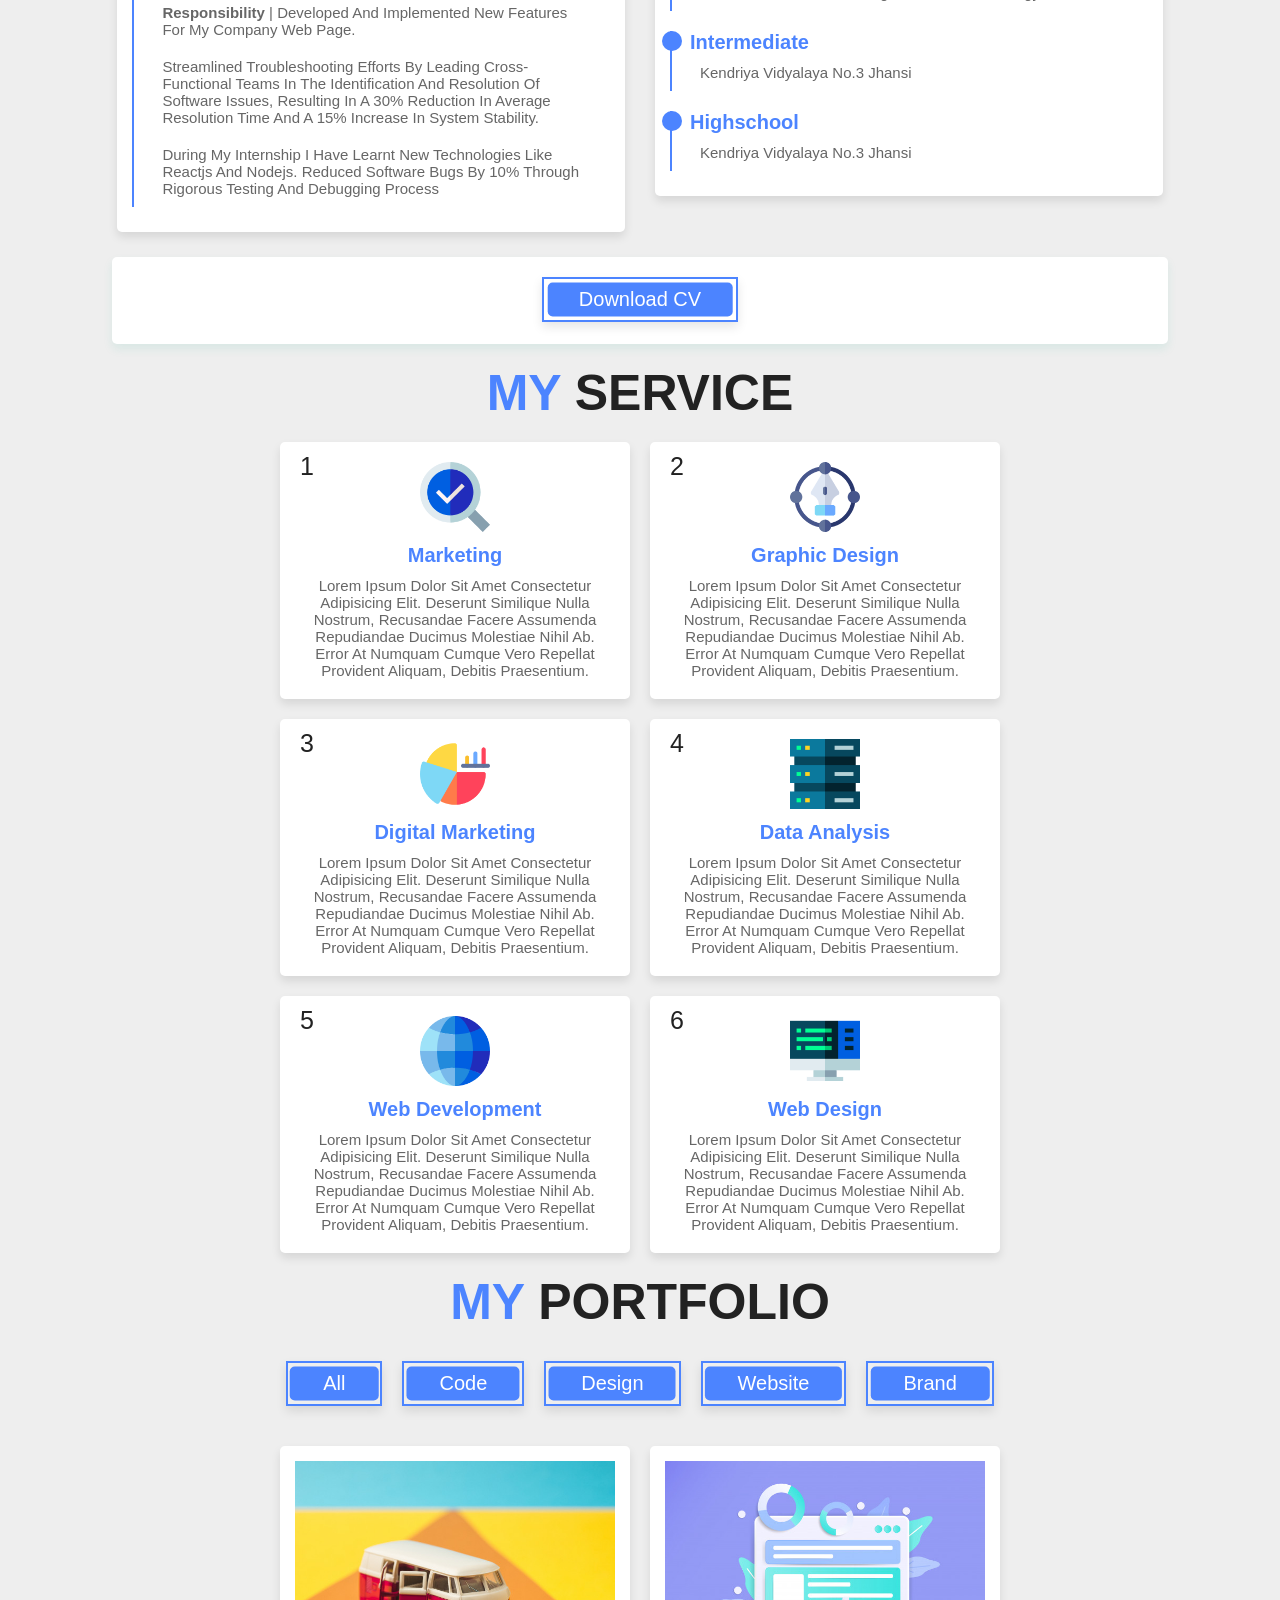
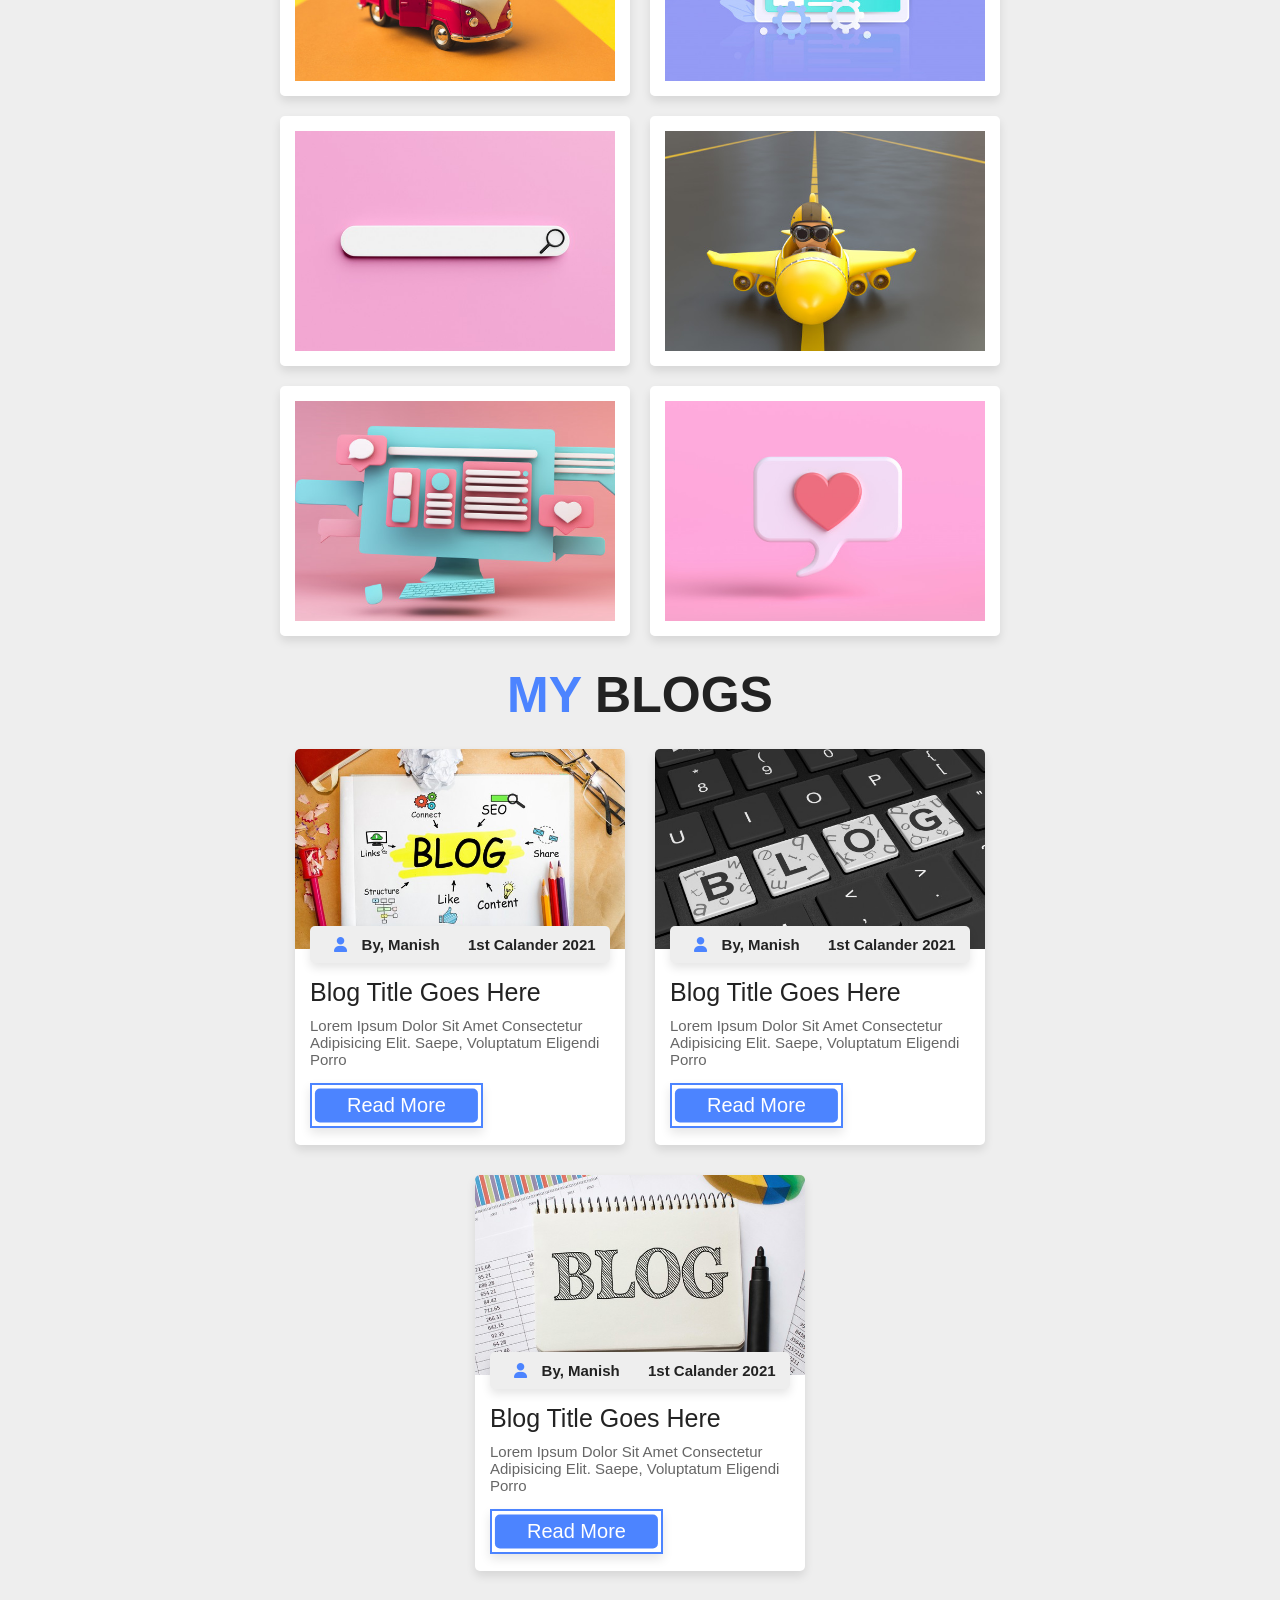
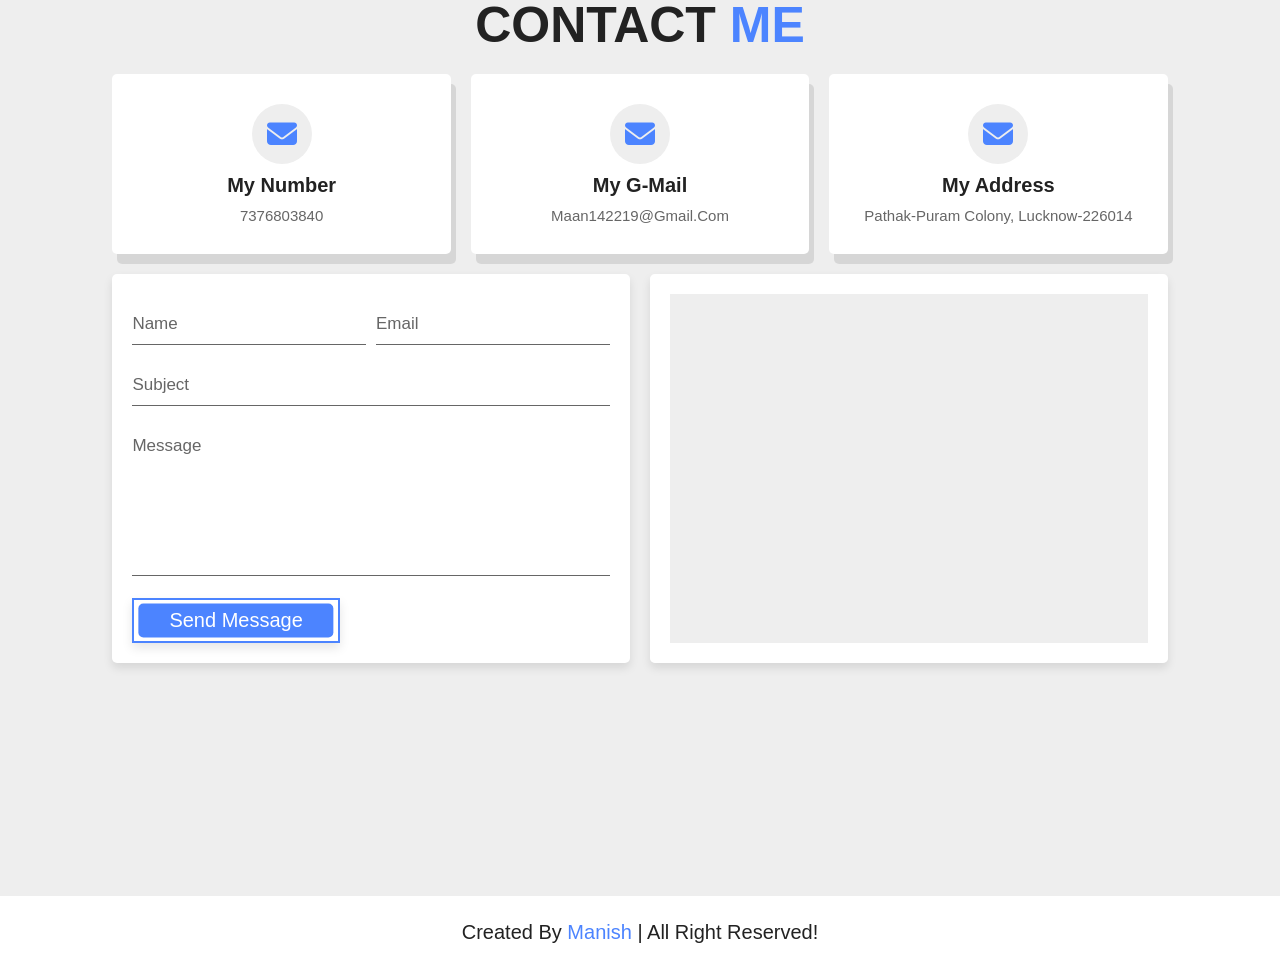
==== commit 51c50540: "Update index.html" ====
--- a/index.html
+++ b/index.html
@@ -49,28 +49,26 @@
 
         <div class="row">
 
-            
-
             <div class="box">
                 <h3 class="title">PROGRAMMING Skills</h3>
 
                 <div class="progress">
-                    <h3>WEB DESIGN <span>90%</span></h3>
-                    <div class="bar"><span></span></div>
-                </div>
-
-                <div class="progress">
-                    <h3>WEB DEVELOPMENT<span>80%</span></h3>
-                    <div class="bar"><span></span></div>
-                </div>
-
-                <div class="progress">
-                    <h3>JAVA <span>95%</span></h3>
-                    <div class="bar"><span></span></div>
-                </div>
-
-                <div class="progress">
-                    <h3>PYTHON <span>74%</span></h3>
+                    <h3>JAVA <span>90%</span></h3>
+                    <div class="bar"><span></span></div>
+                </div>
+
+                <div class="progress">
+                    <h3>PYTHON >89%</span></h3>
+                    <div class="bar"><span></span></div>
+                </div>
+
+                <div class="progress">
+                    <h3>SQL <span>95%</span></h3>
+                    <div class="bar"><span></span></div>
+                </div>
+
+                <div class="progress">
+                    <h3>DATA STRUCTURES AND ALGORITHM <span>84%</span></h3>
                     <div class="bar"><span></span></div>
                 </div>
 
@@ -79,22 +77,22 @@
             <div class="box">
                 <h3 class="title">COADING SKILLS</h3>
                 <div class="progress">
-                    <h3>HTML <span>95%</span></h3>
-                    <div class="bar"><span></span></div>
-                </div>
-
-                <div class="progress">
-                    <h3>CSS <span>89%</span></h3>
-                    <div class="bar"><span></span></div>
-                </div>
-
-                <div class="progress">
-                    <h3>JS <span>78%</span></h3>
-                    <div class="bar"><span></span></div>
-                </div>
-
-                <div class="progress">
-                    <h3>SASS <span>65%</span></h3>
+                    <h3>HTML AND CSS <span>95%</span></h3>
+                    <div class="bar"><span></span></div>
+                </div>
+
+                <div class="progress">
+                    <h3>REACTJS <span>89%</span></h3>
+                    <div class="bar"><span></span></div>
+                </div>
+
+                <div class="progress">
+                    <h3>NODEJS <span>78%</span></h3>
+                    <div class="bar"><span></span></div>
+                </div>
+
+                <div class="progress">
+                    <h3>EXPRESSJS AND MONGODB <span>65%</span></h3>
                     <div class="bar"><span></span></div>
                 </div>
             </div>
@@ -103,18 +101,25 @@
 
             <div class="box">
                 <h3 class="title">Experiences</h3>
+                <div class="exp-box">
+                    <h3>CODESOFT (May-2023 to July-2023)</h3>
+                    <p>I worked there as a Frontend Developer<p>
+                    <p><b>Responsibility</b> | Developed and Implemented new features for my company web page.</p>
+                    <p>Streamlined troubleshooting efforts by leading cross-functional teams in the identification and resolution of software issues,
+                    resulting in a 30% reduction in average resolution time and a 15% increase in system stability.</p>
+                    <p>During my Internship I have Learnt new Technologies like Reactjs and Nodejs.
+                        Reduced software bugs by 10% through rigorous testing and debugging process
+                    </p>
+  
+                </div>
+<!--                 <div class="exp-box">
+                    <h3>Front end Developer</h3>
+                    <p>I am a Front end developer with many skills</p>
+                </div>
                 <div class="exp-box">
                     <h3>Front end Developer</h3>
                     <p>I am a Front end developer with many skills</p>
-                </div>
-                <div class="exp-box">
-                    <h3>Front end Developer</h3>
-                    <p>I am a Front end developer with many skills</p>
-                </div>
-                <div class="exp-box">
-                    <h3>Front end Developer</h3>
-                    <p>I am a Front end developer with many skills</p>
-                </div>
+                </div> -->
             </div>
 
 
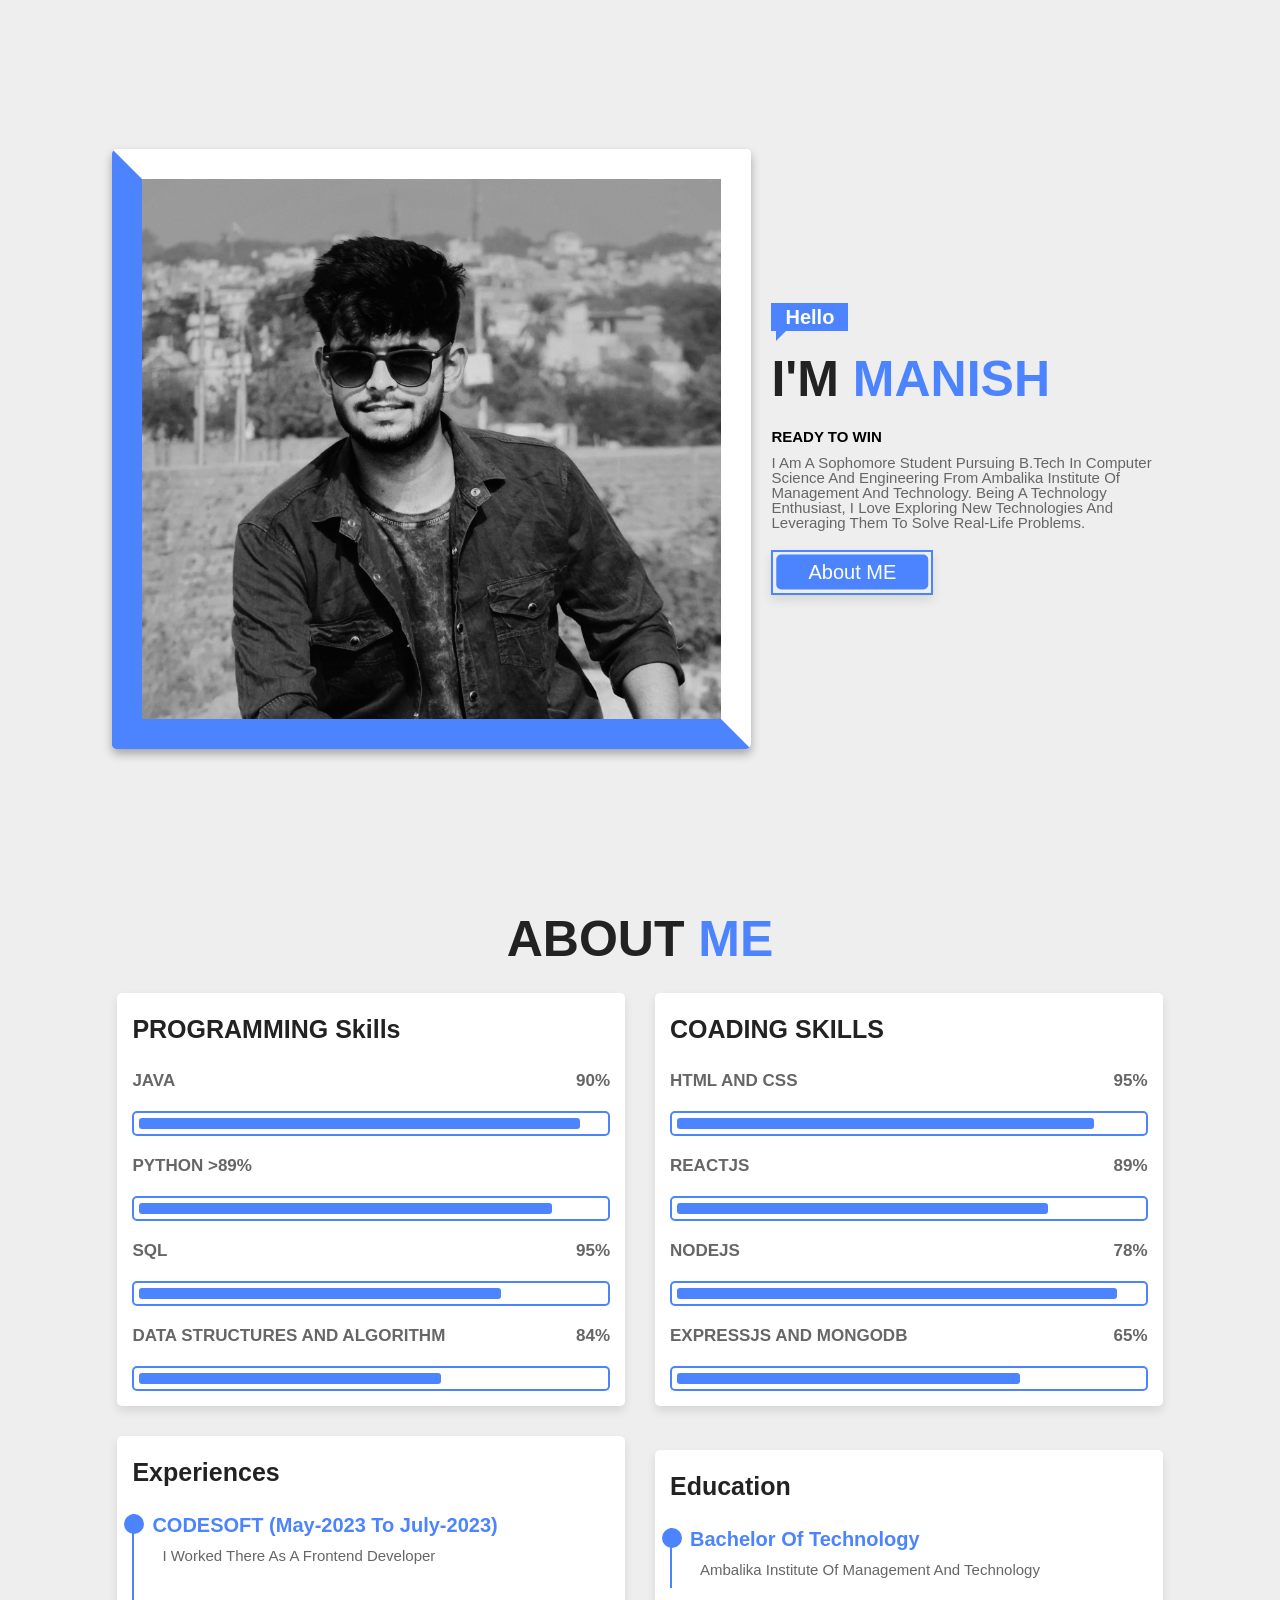
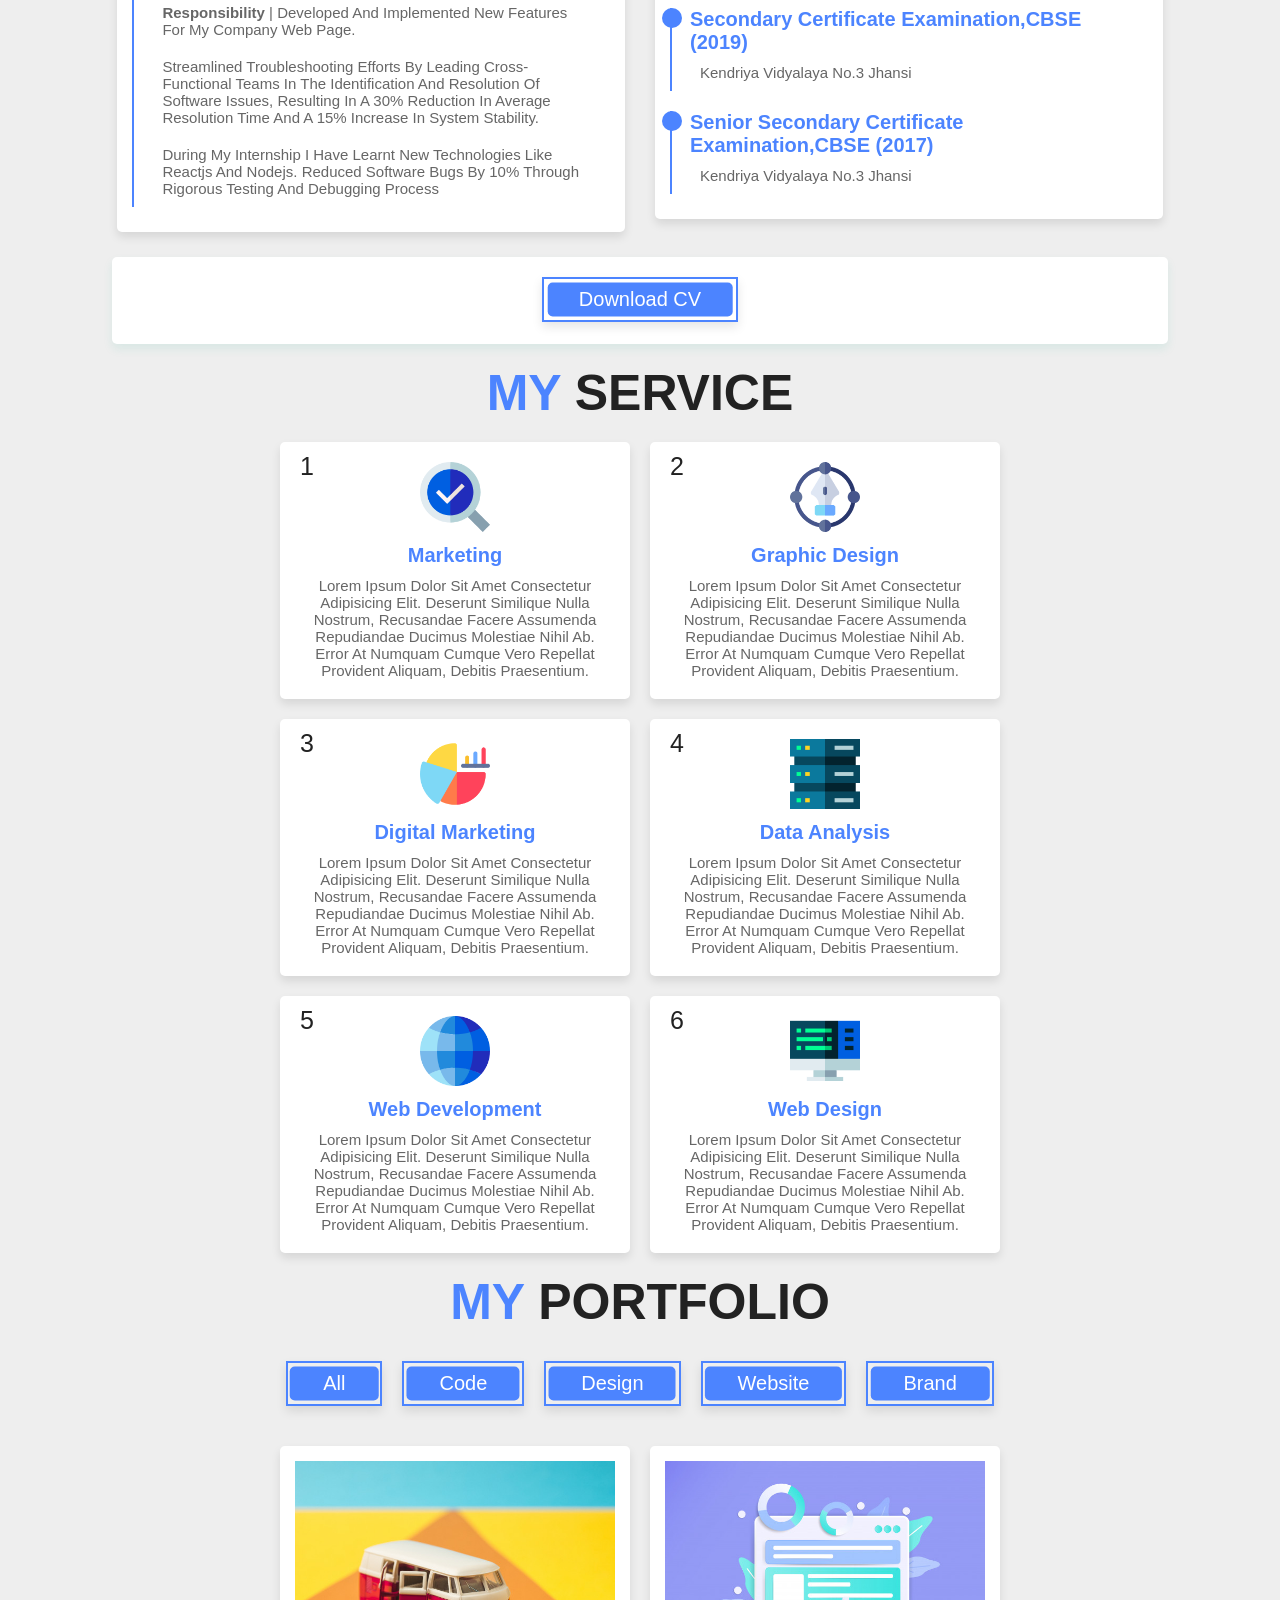
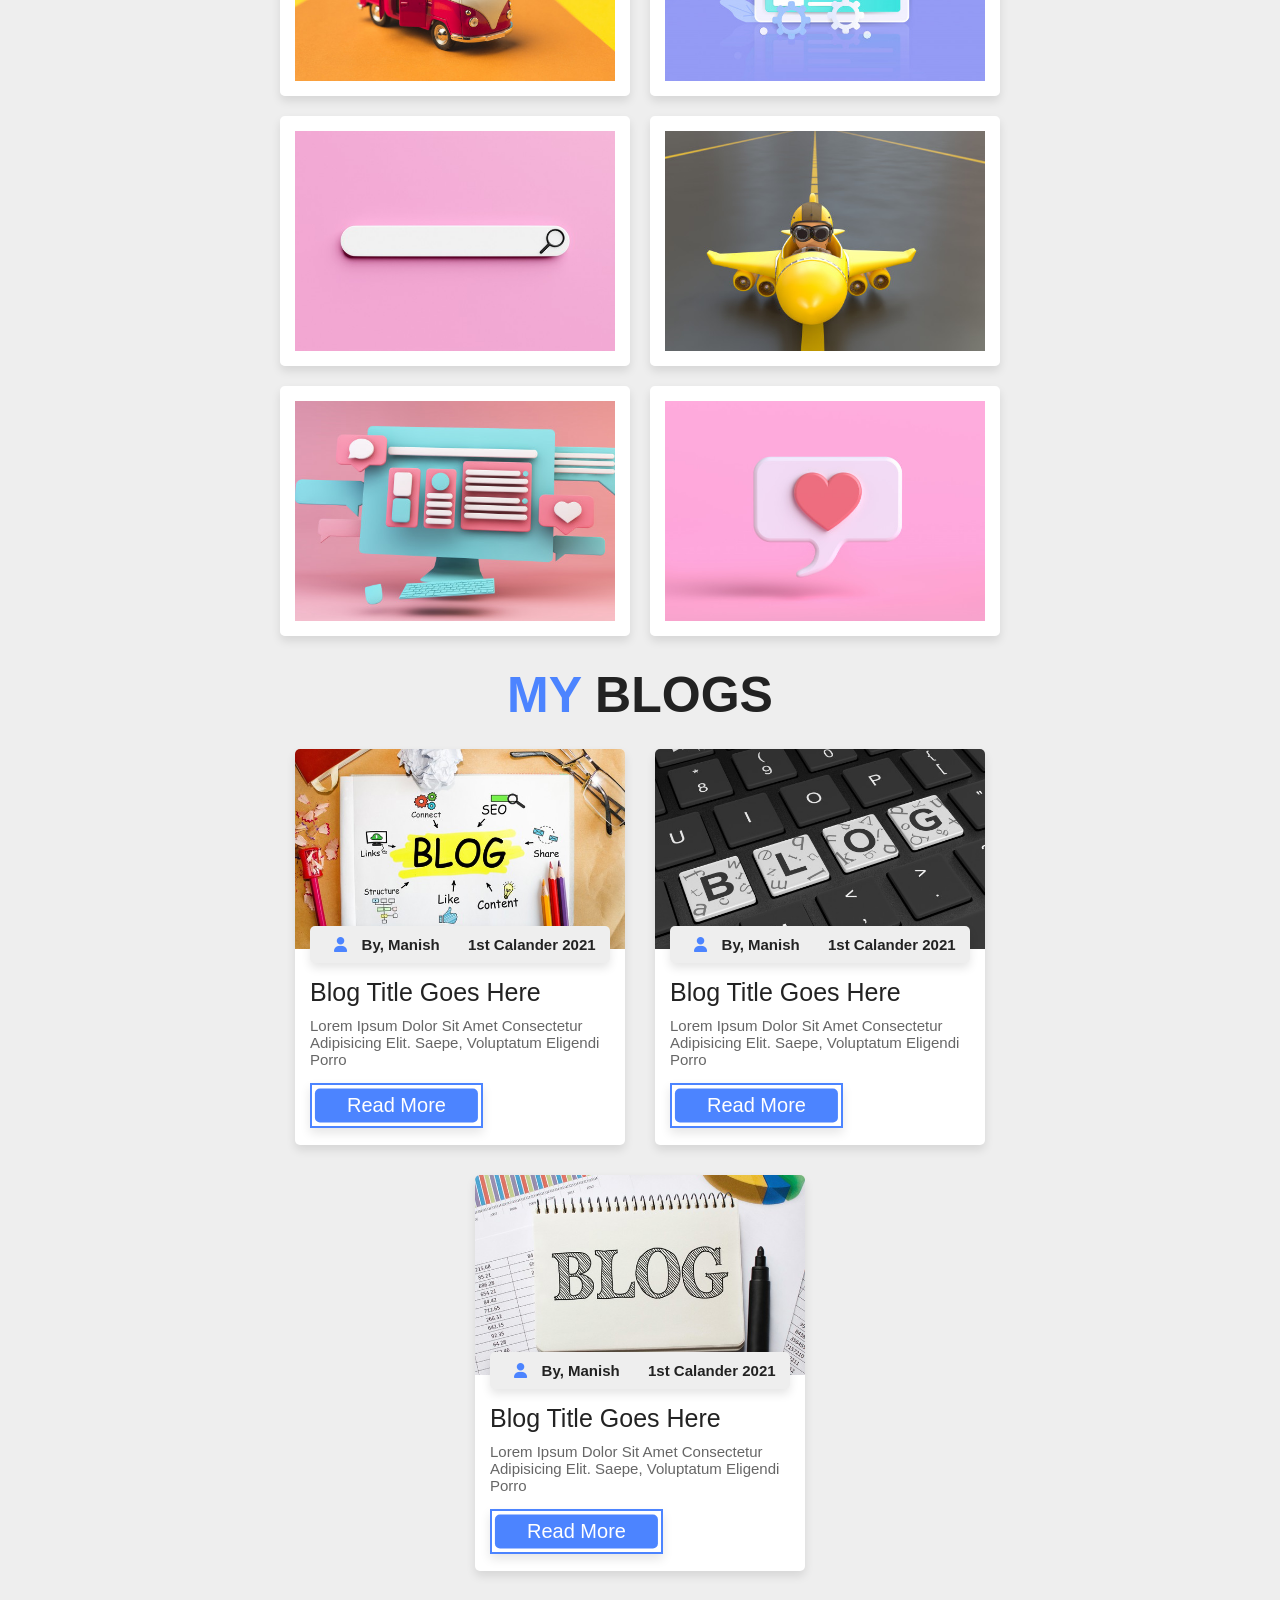
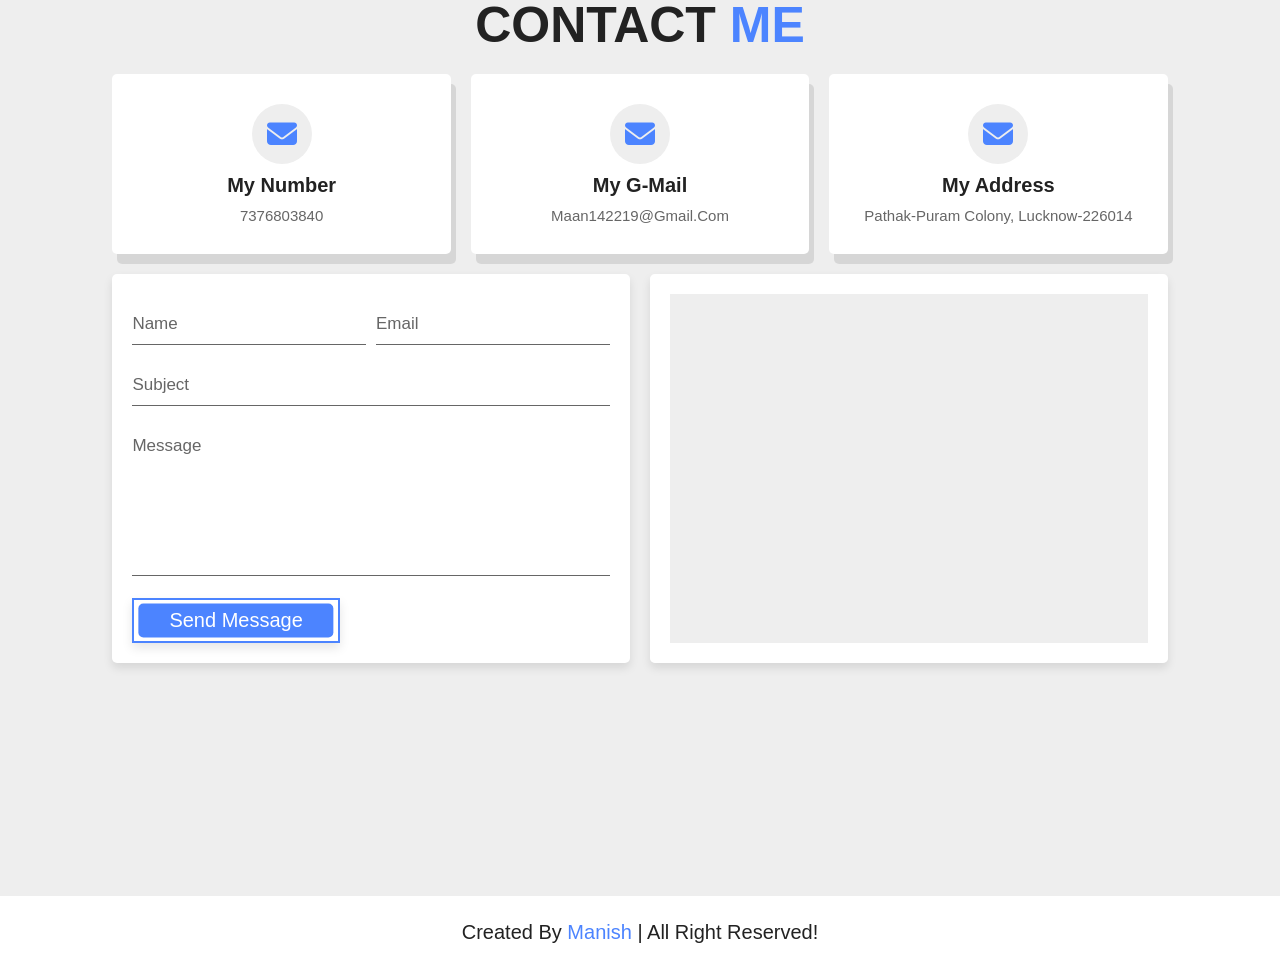
==== commit 7b1c533c: "Update index.html" ====
--- a/index.html
+++ b/index.html
@@ -130,11 +130,11 @@
                     <p>Ambalika Institute Of Management And Technology</p>
                 </div>
                 <div class="exp-box">
-                    <h3>Intermediate</h3>
+                    <h3>Secondary Certificate Examination,CBSE (2019)</h3>
                     <p>Kendriya Vidyalaya No.3 Jhansi</p>
                 </div>
                 <div class="exp-box">
-                    <h3>Highschool</h3>
+                    <h3>Senior Secondary Certificate Examination,CBSE (2017)</h3>
                     <p>Kendriya Vidyalaya No.3 Jhansi</p>
                 </div>
                 
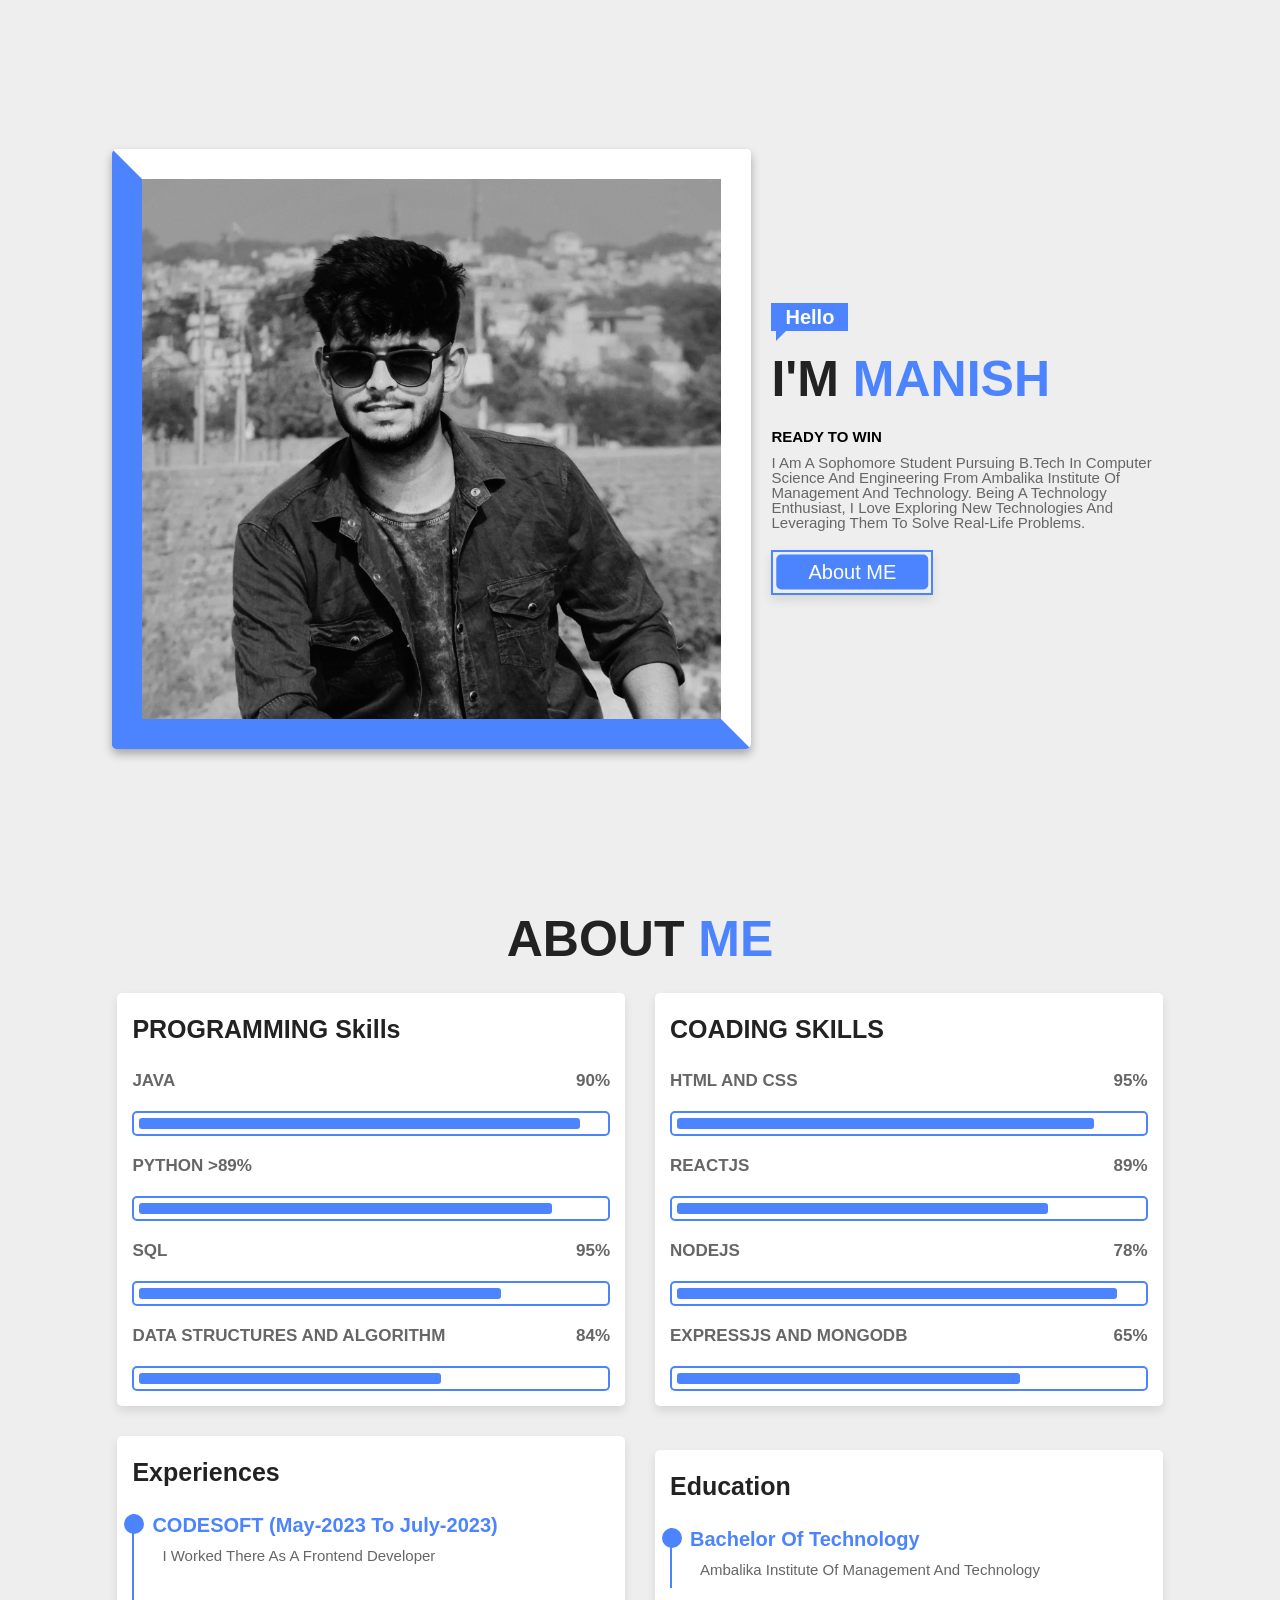
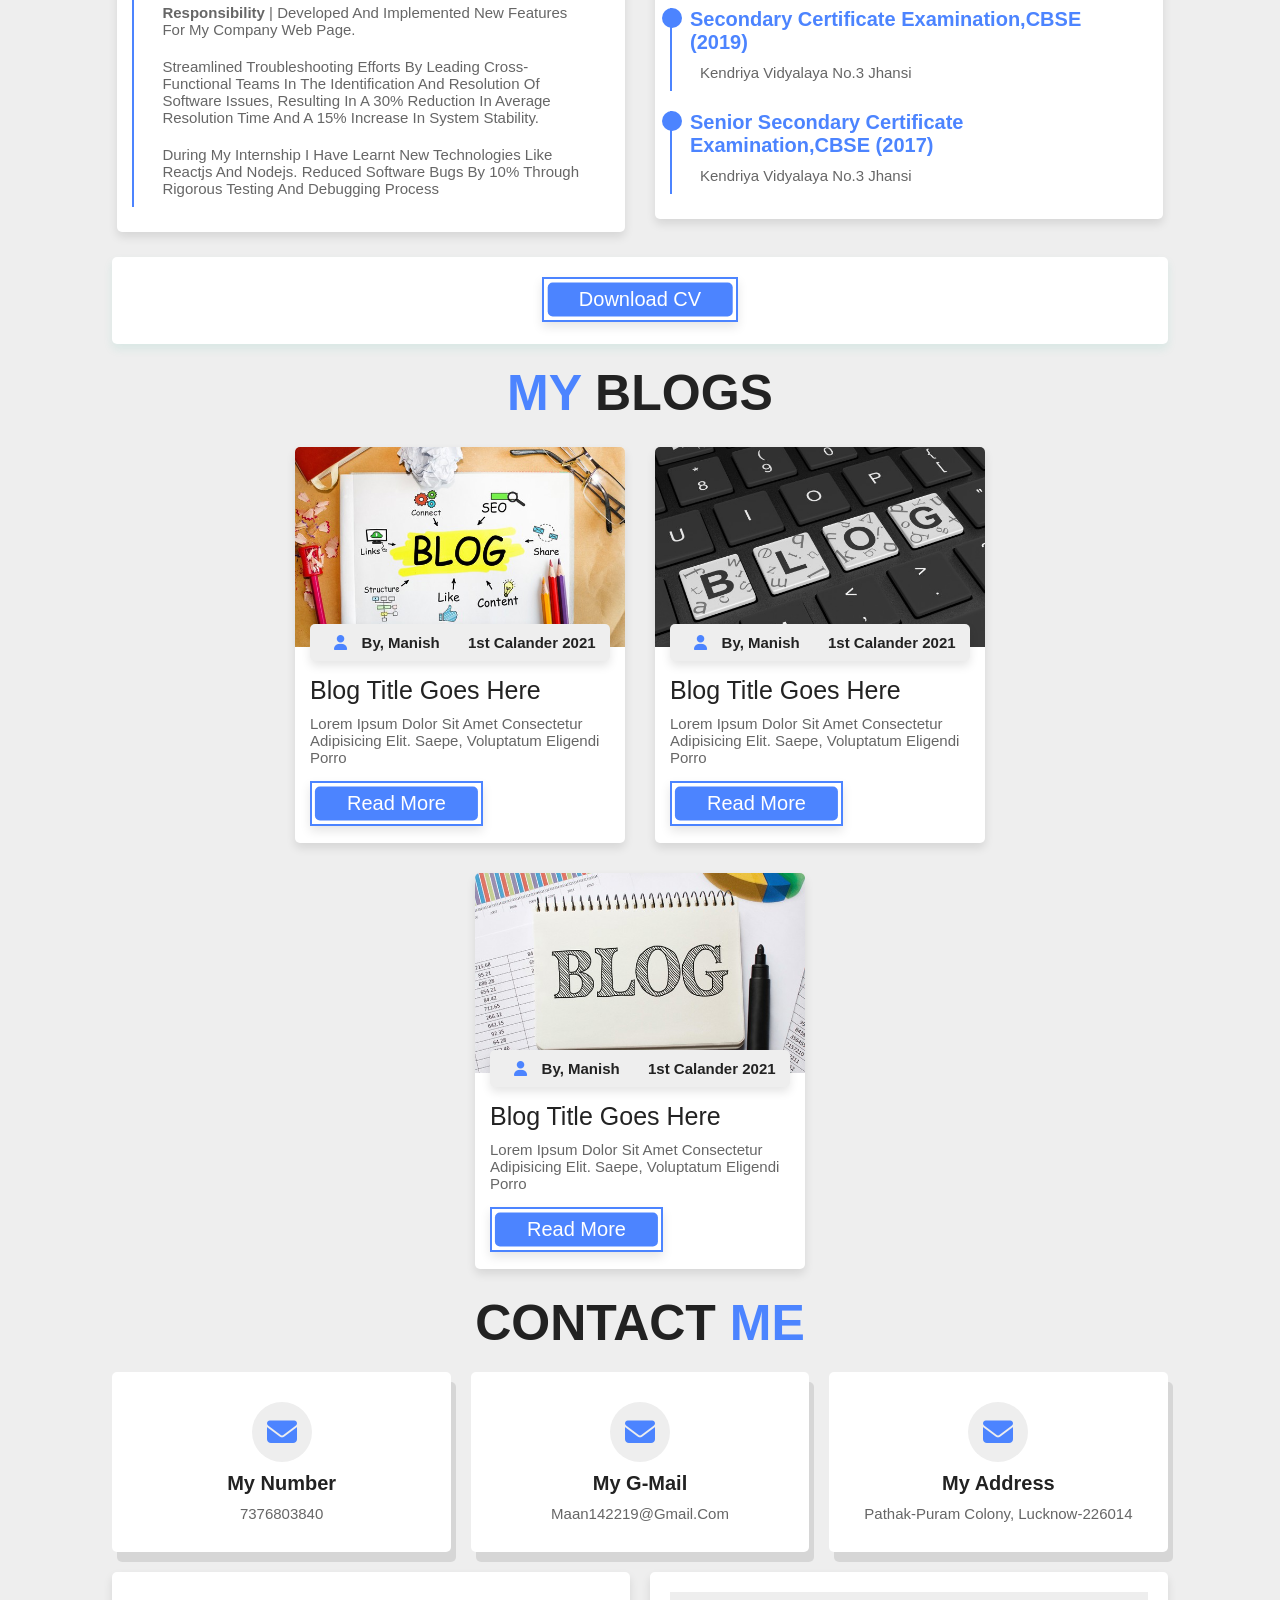
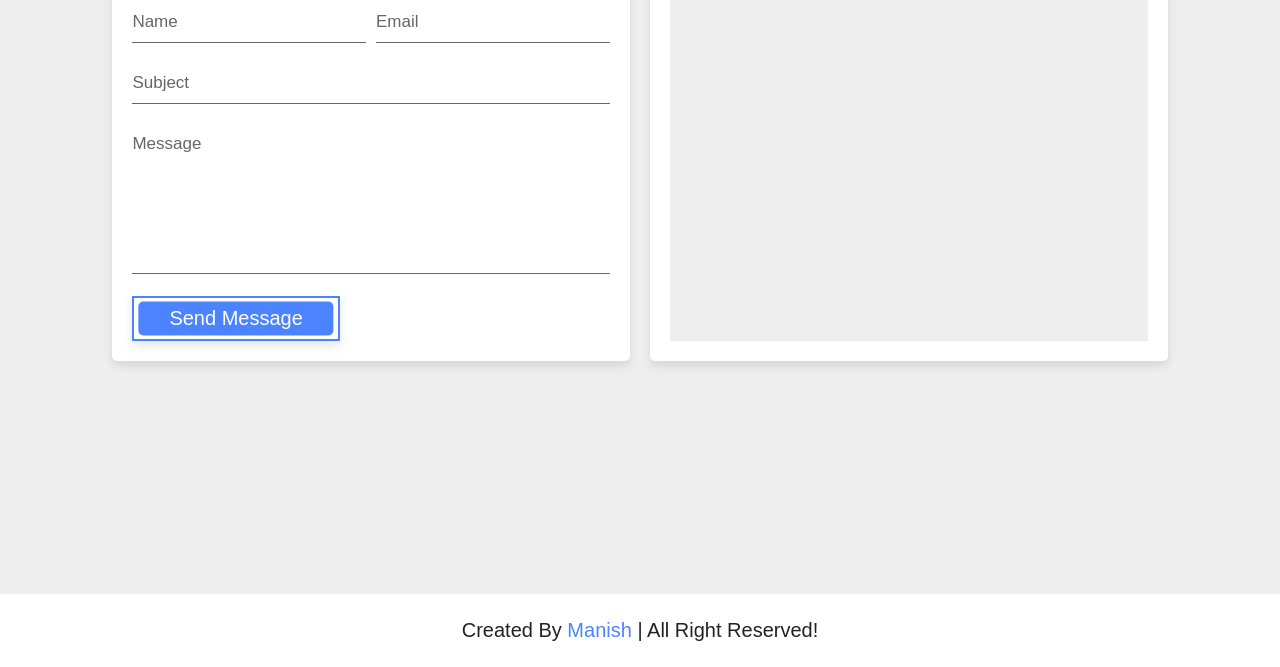
==== commit 5916754c: "Update index.html" ====
--- a/index.html
+++ b/index.html
@@ -141,14 +141,14 @@
             </div>
         </div>
         <div class="download">
-            <a href="./RESUME.pdf" class="btn">Download CV</a>
+            <a href="./Manish (14).pdf" class="btn">Download CV</a>
         </div>
 
     </section>
 
     <!-- ========= service section starts ========= -->
 
-    <section class="services" id="services">
+<!--     <section class="services" id="services">
 
         <h1 class="heading"> <span>my</span> service </h1>
 
@@ -212,13 +212,13 @@
 
         </div>
 
-    </section>
+    </section> -->
 
     <!---============ service section ends ==============--->
 
     <!-- =============== portfolio section starts ============ -->
 
-    <section class="portfolio" id="portfolio">
+<!--     <section class="portfolio" id="portfolio">
 
         <h1 class="heading"><span>my</span> portfolio</h1>
 
@@ -280,7 +280,7 @@
 
         </div>
 
-    </section>
+    </section> -->
 
     <!-- =========== portfolio section ends ========== -->
 
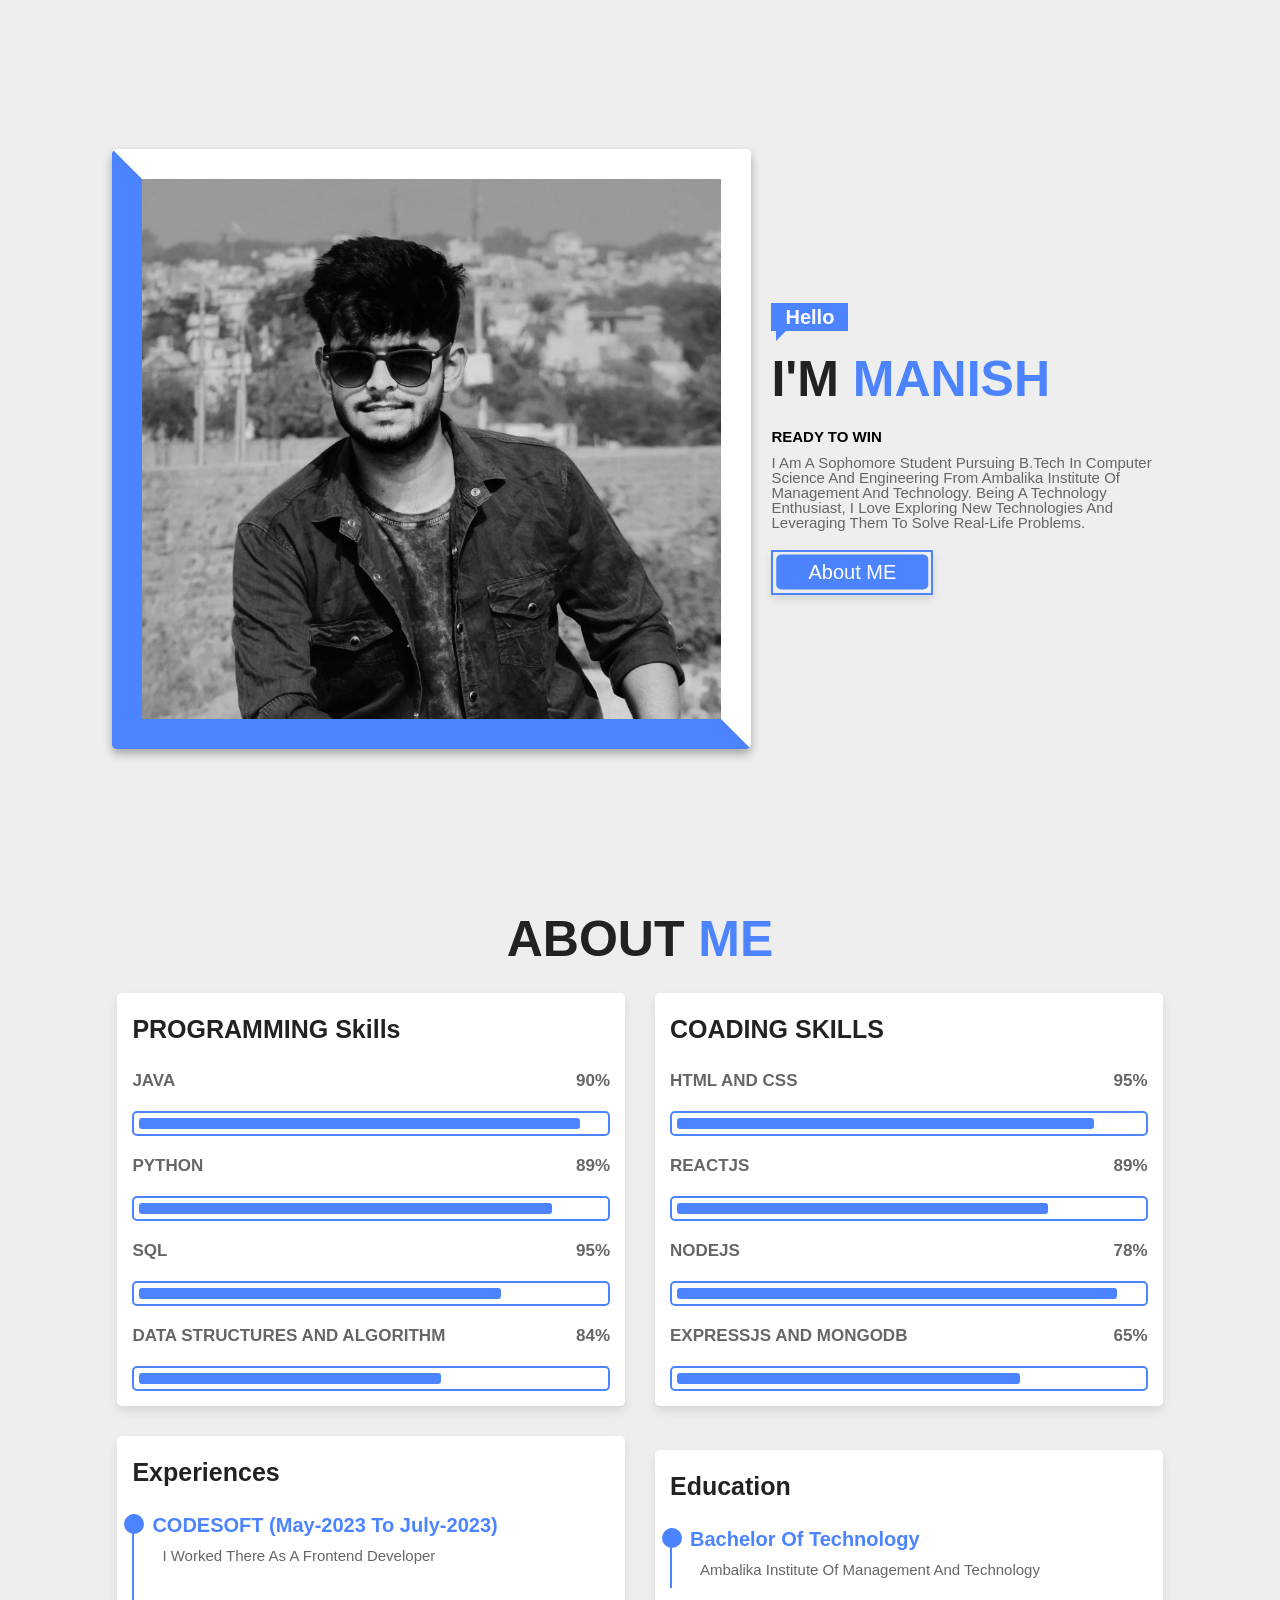
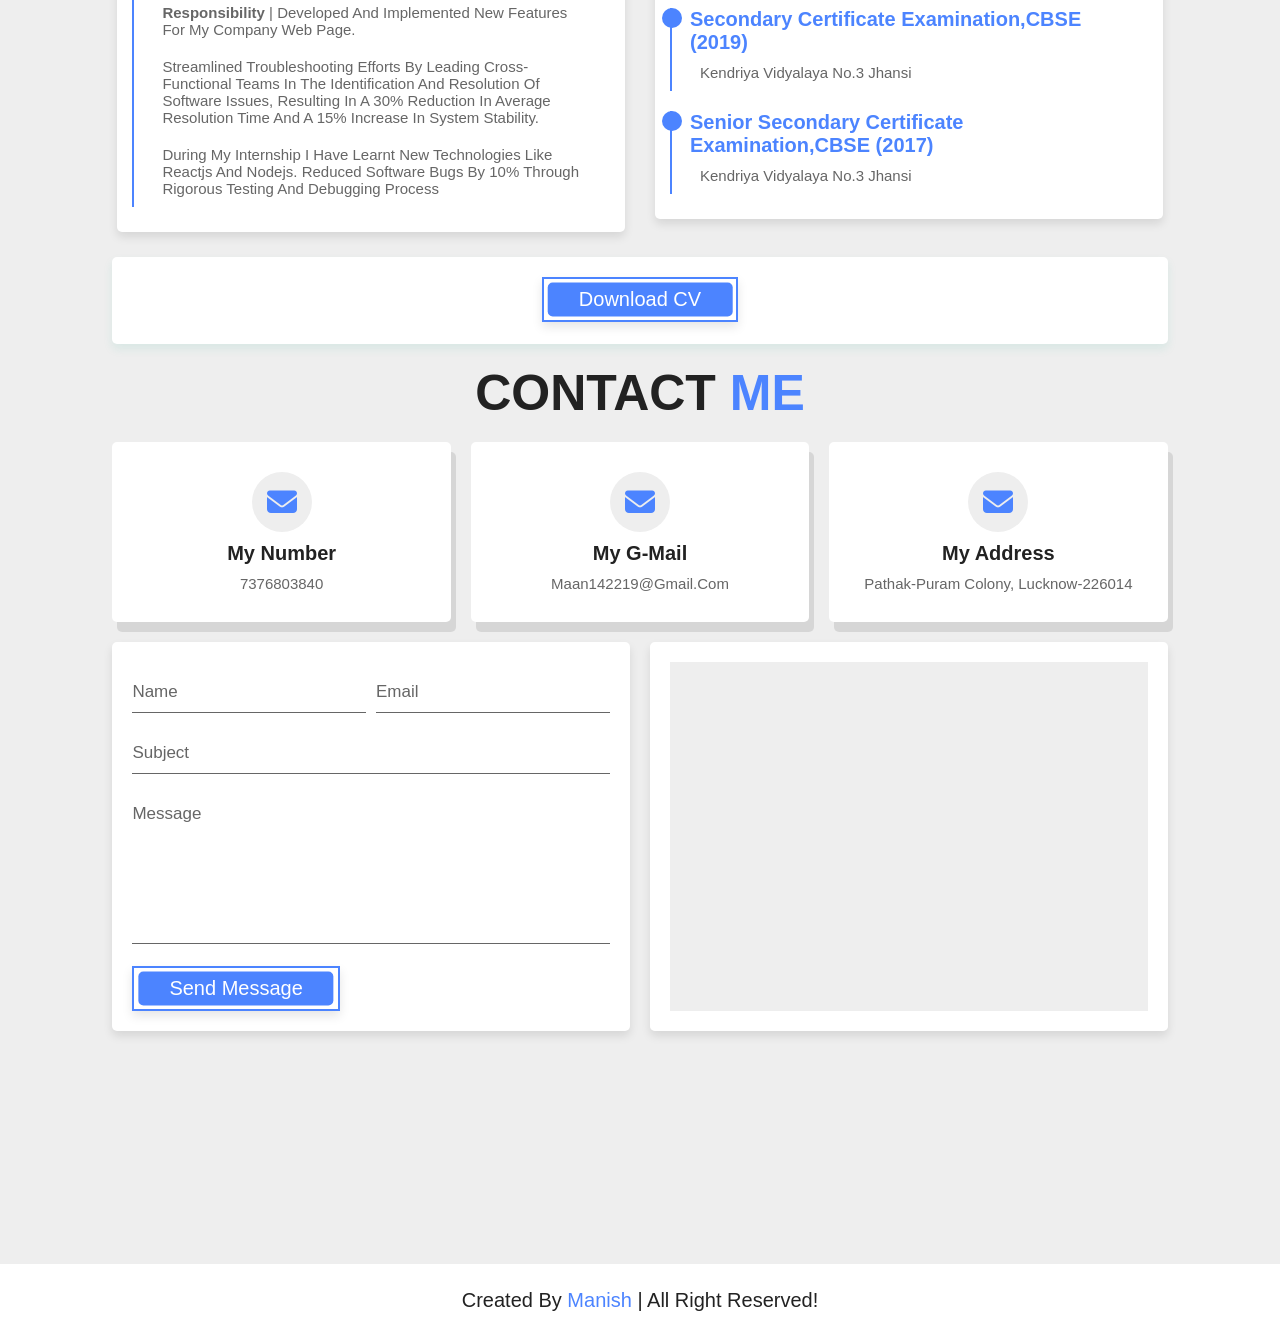
==== commit 760bad76: "Update index.html" ====
--- a/index.html
+++ b/index.html
@@ -58,7 +58,7 @@
                 </div>
 
                 <div class="progress">
-                    <h3>PYTHON >89%</span></h3>
+                    <h3>PYTHON <span>89%</span></h3>
                     <div class="bar"><span></span></div>
                 </div>
 
@@ -286,7 +286,7 @@
 
     <!--======== blog section start ============-->
 
-    <section class="blog" id="blog">
+<!--     <section class="blog" id="blog">
 
         <h1 class="heading"> <span>my</span> blogs</h1>
 
@@ -329,7 +329,7 @@
         </div>
 
 
-    </section>
+    </section> -->
 
 
     <!--========== blog section ends ================-->
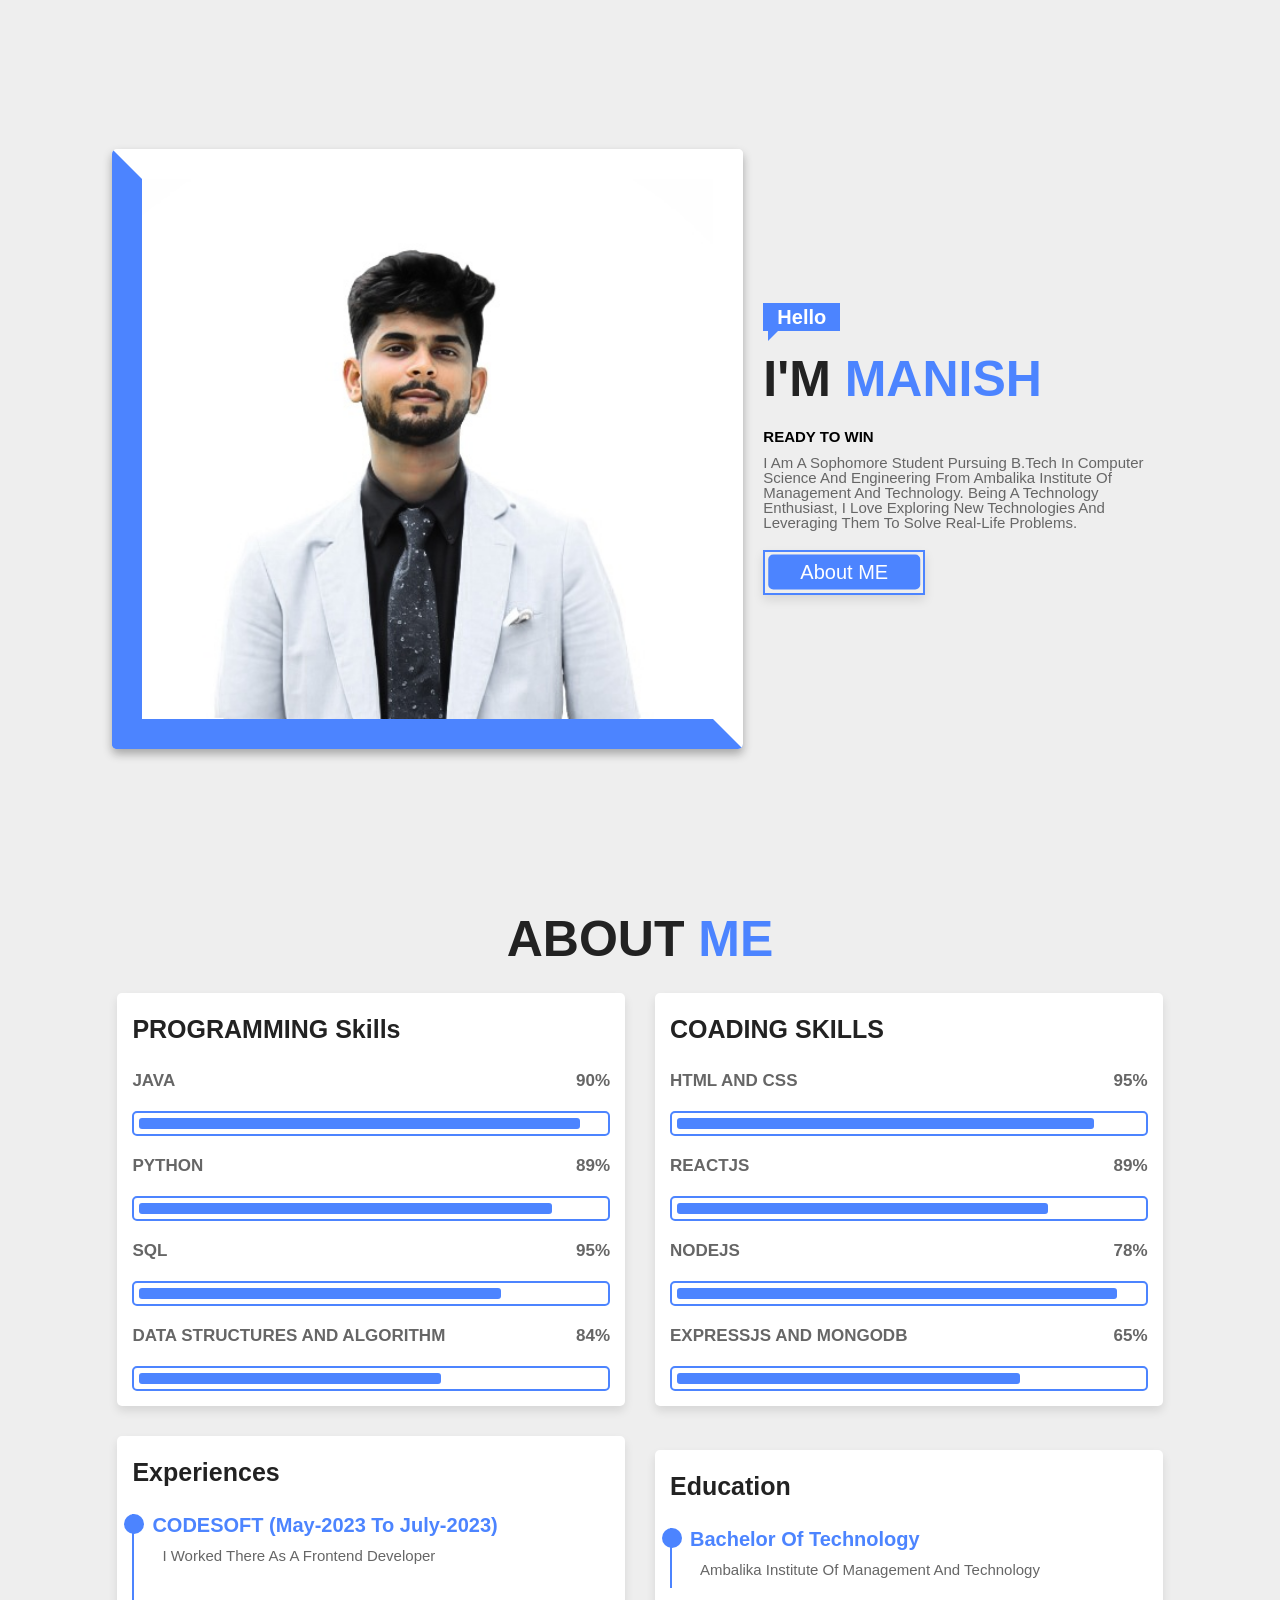
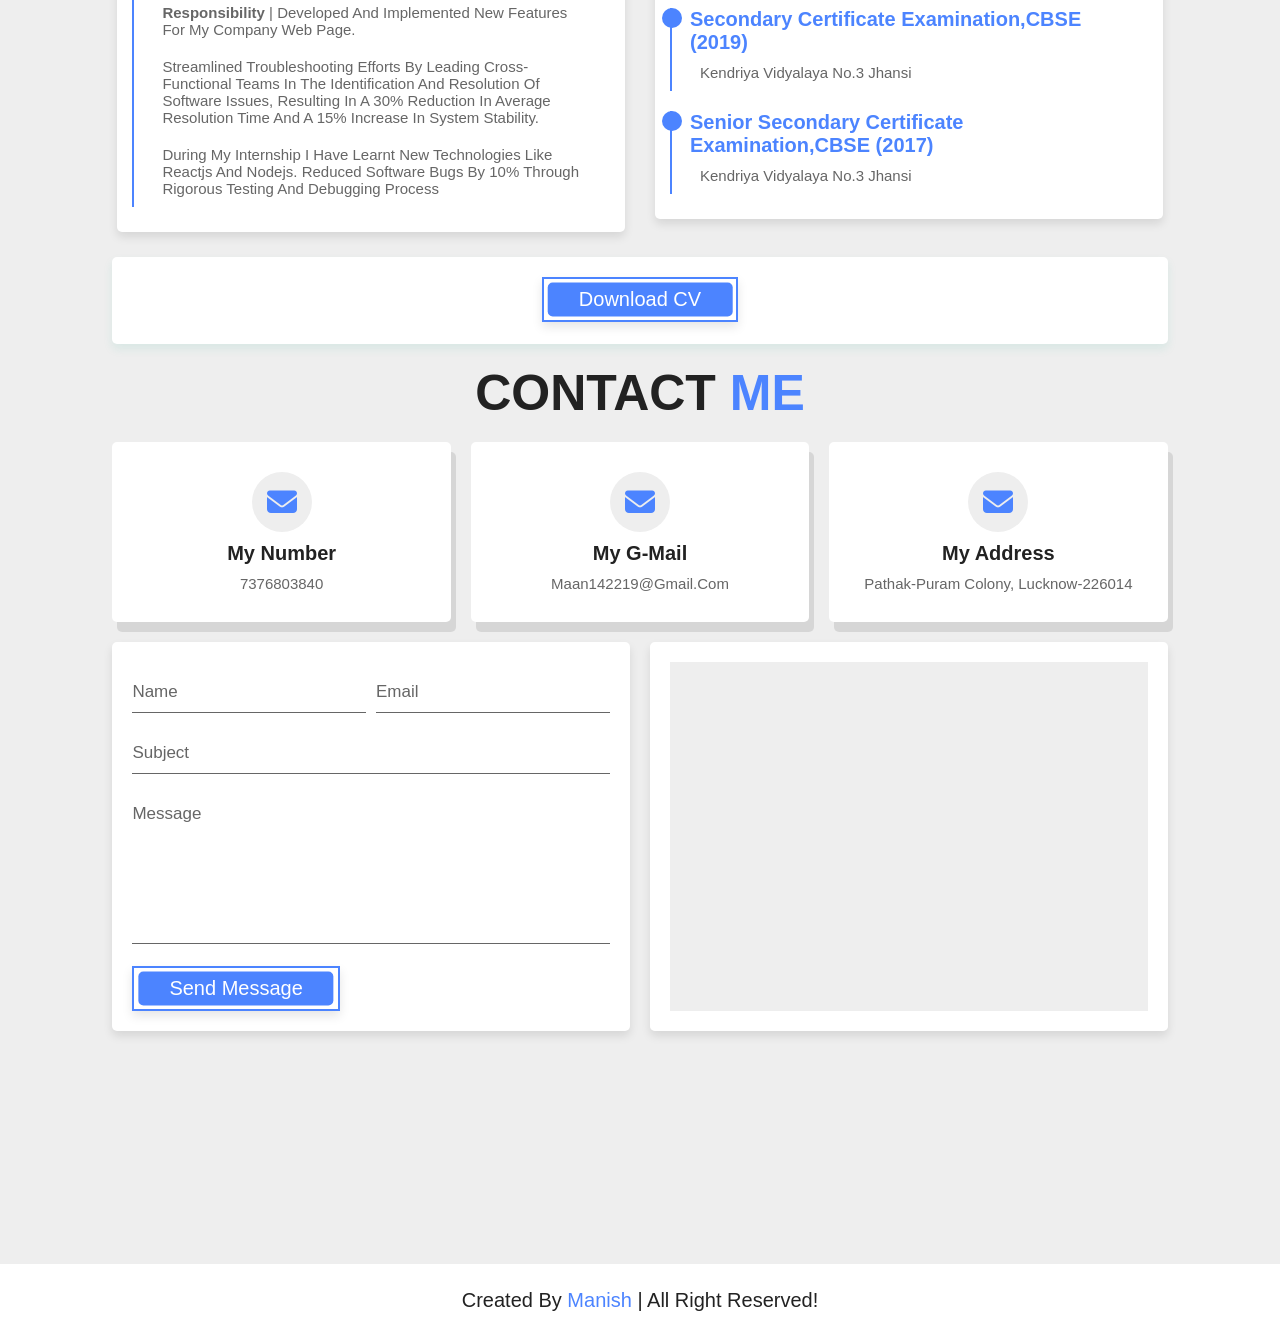
==== commit e852c746: "Update index.html" ====
--- a/index.html
+++ b/index.html
@@ -23,7 +23,7 @@
     <!--================= HOME SECTION ==================-->
     <section class="home" id="home">
         <div class="image">
-            <img src="1.jpeg" alt="">
+            <img src="MY Photo (3).png" alt="">
         </div>
         <div class="content">
             <span class="hello">hello</span>
